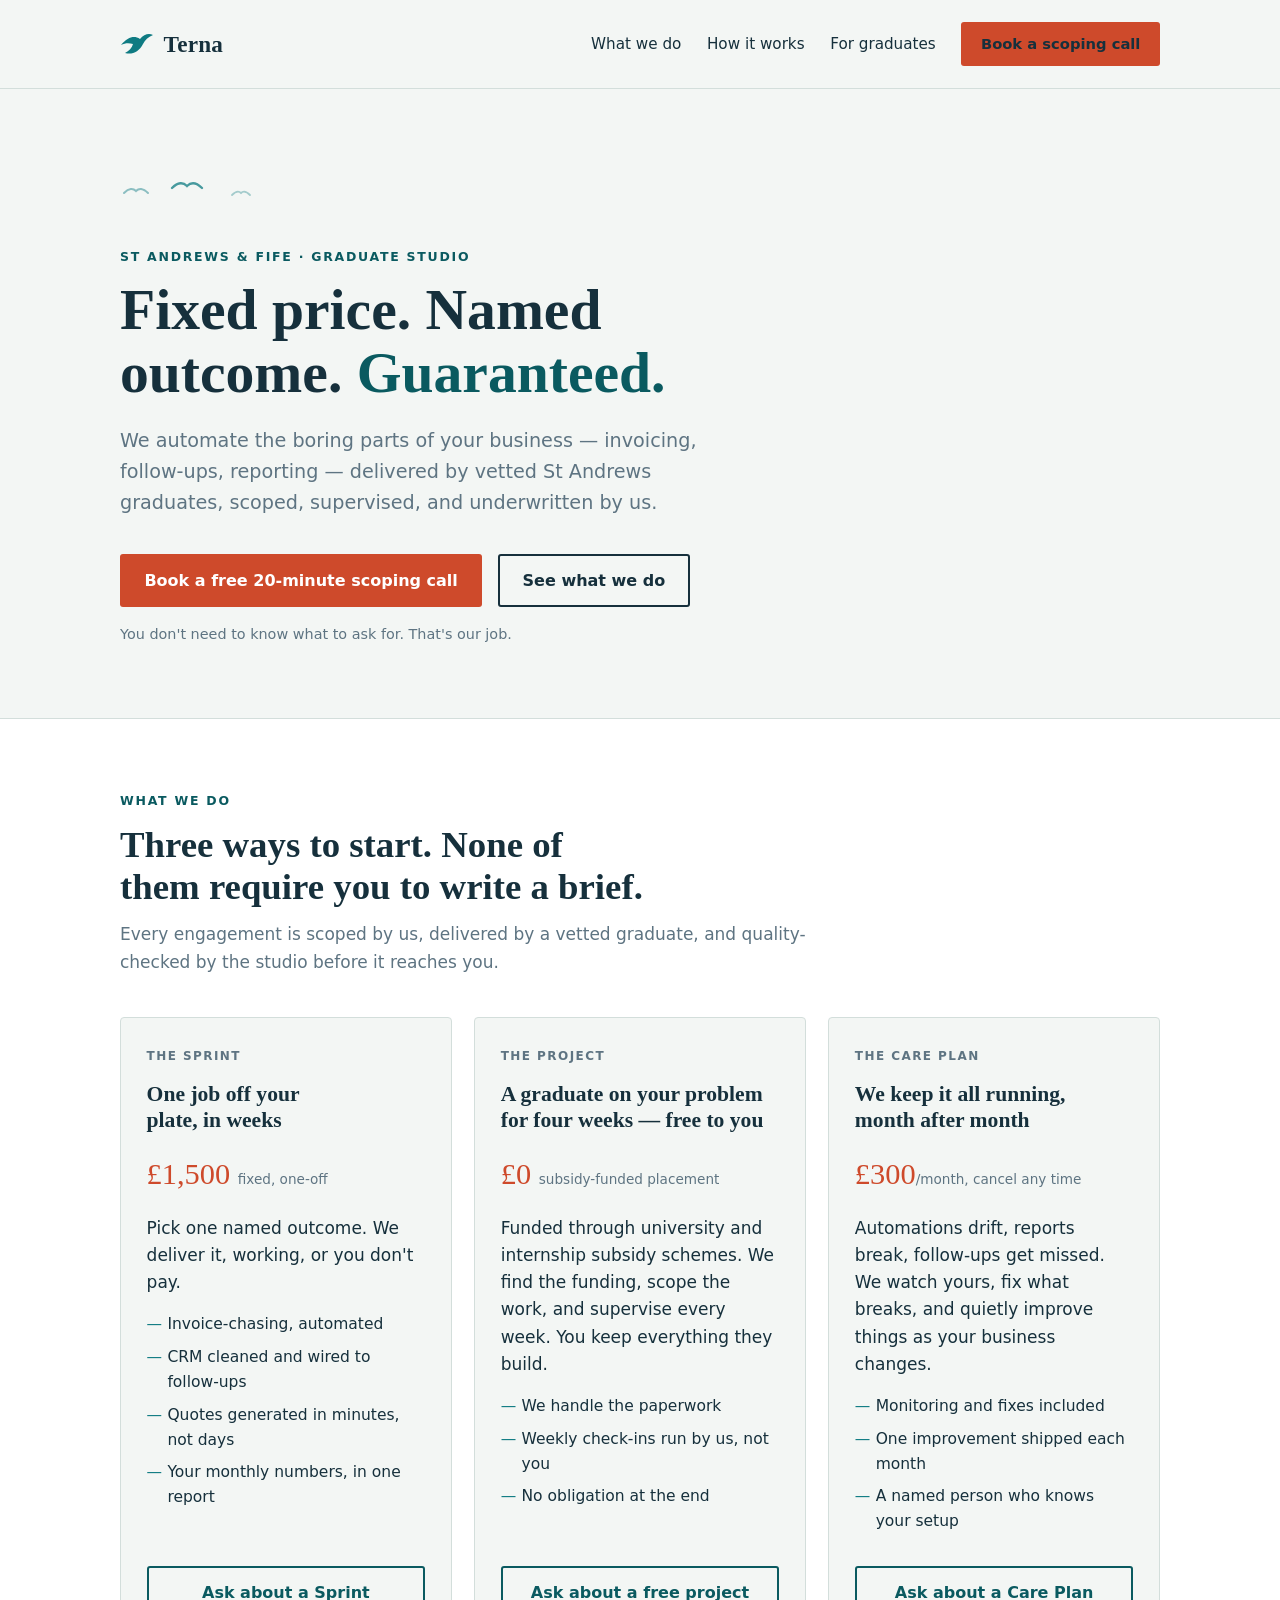
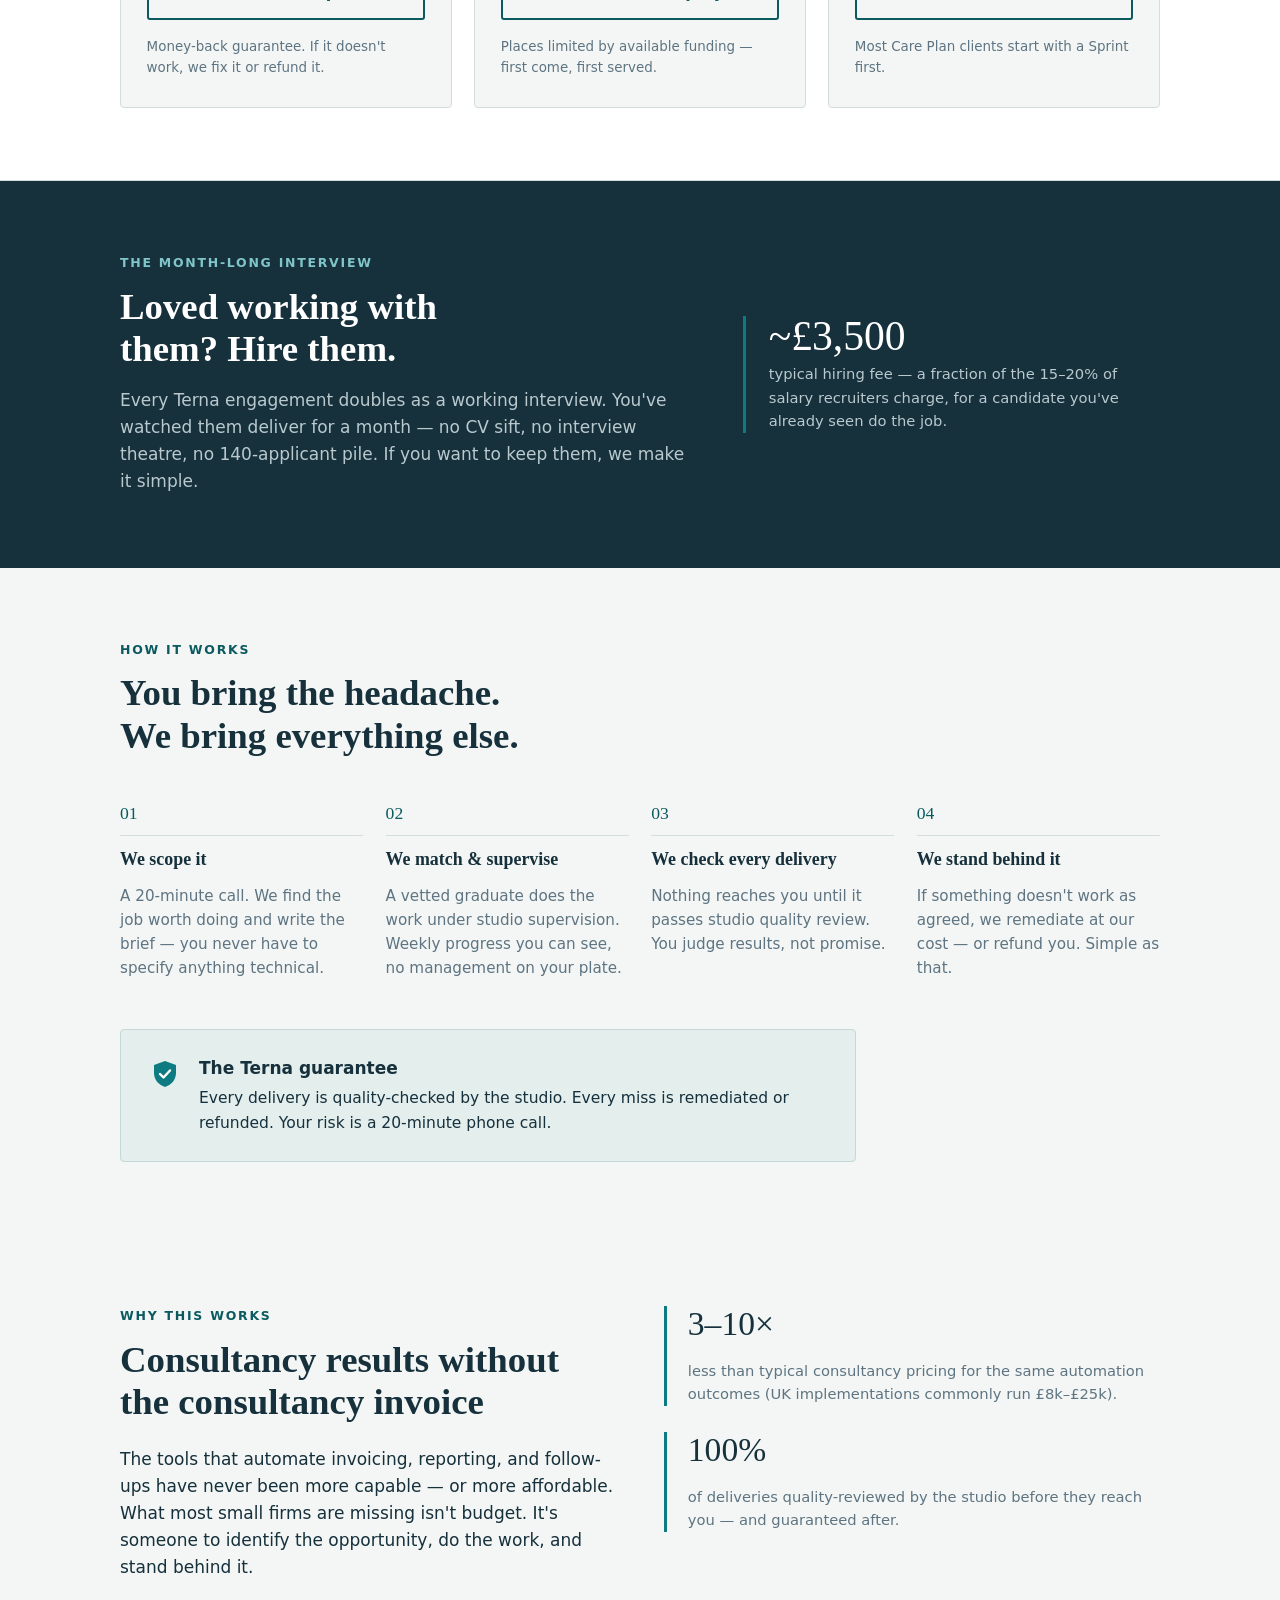
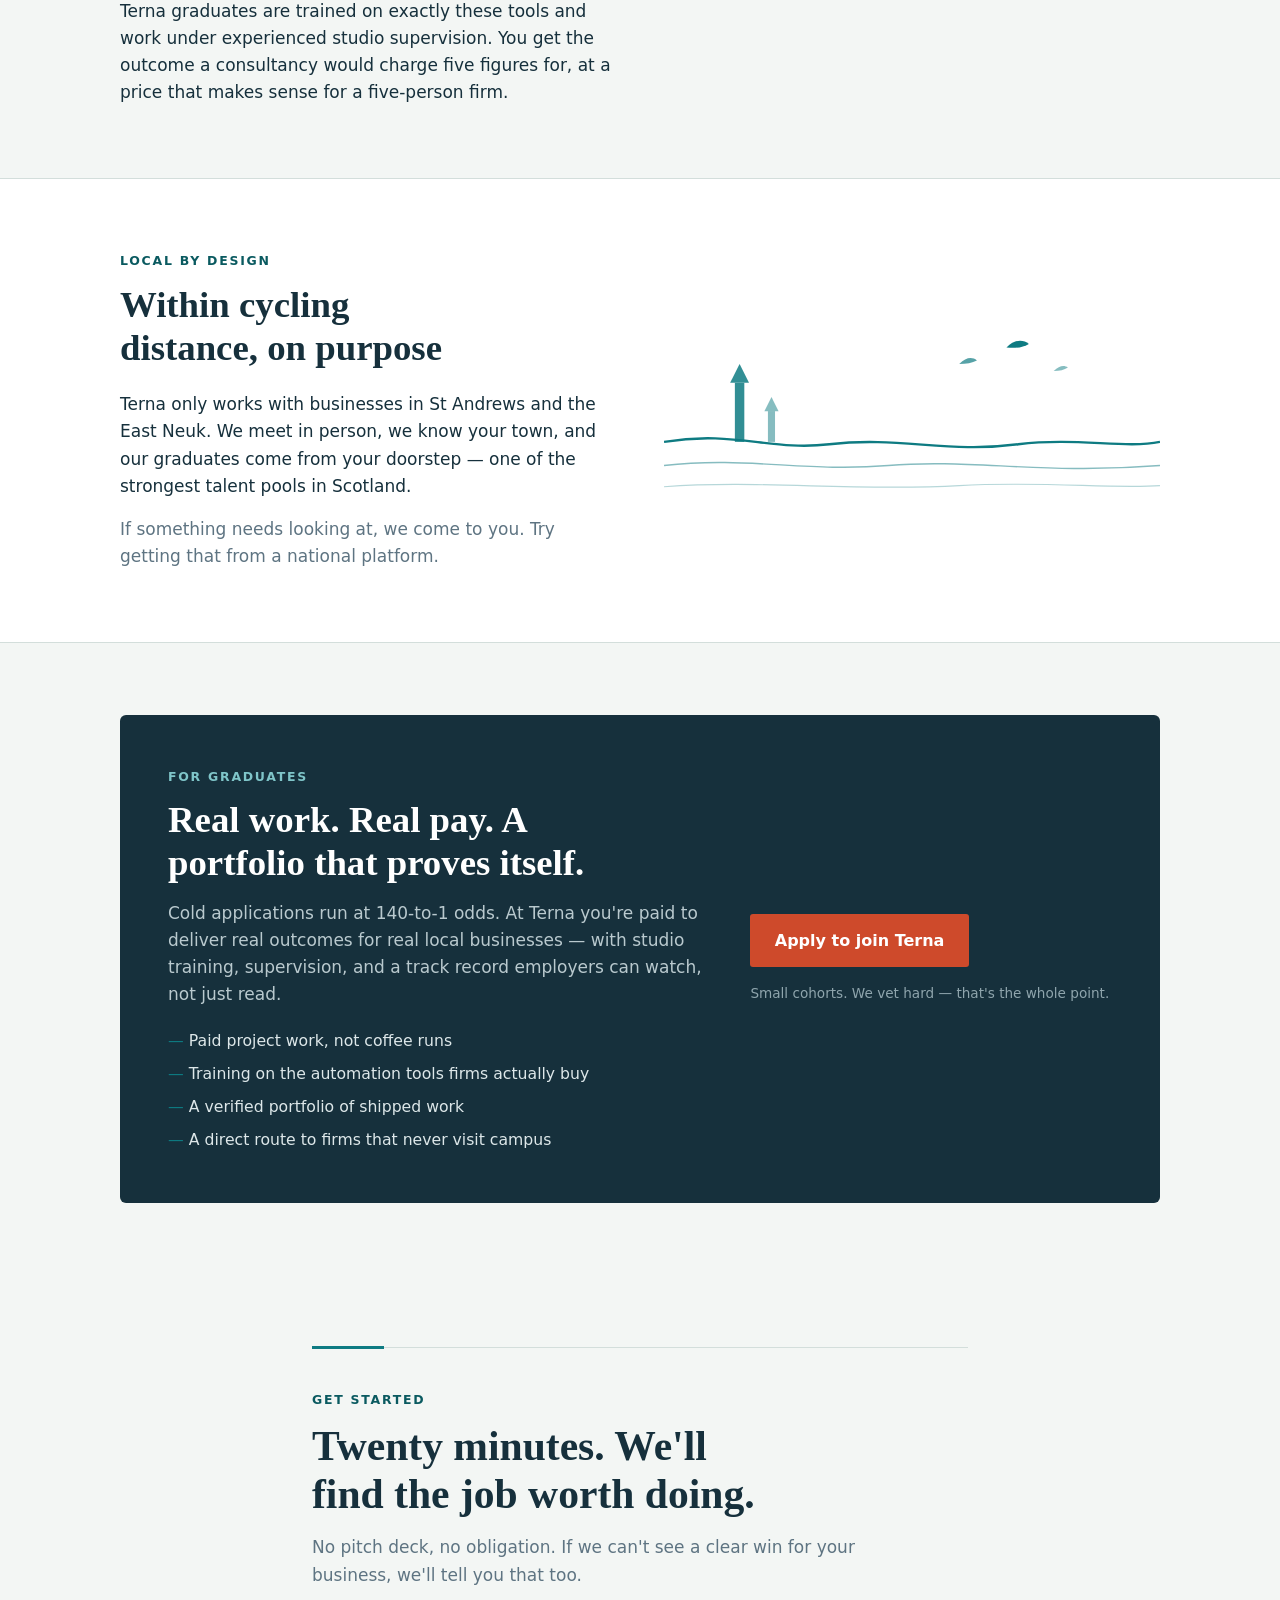
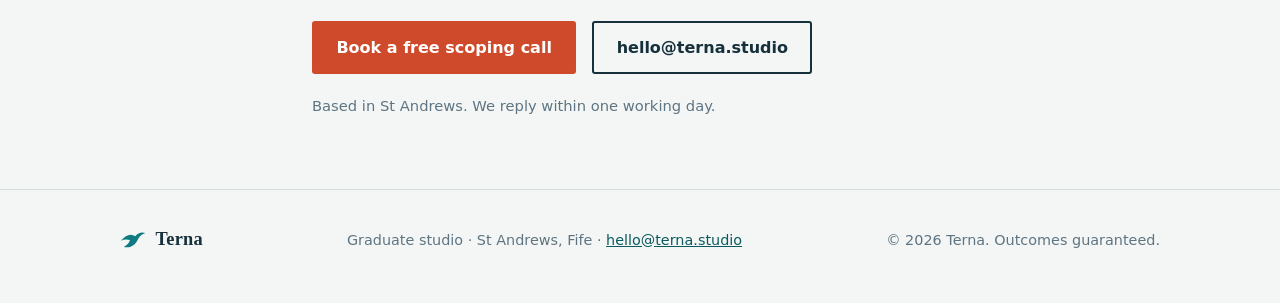
==== site/index.html @ 37633123 "Add Terna Phase-0 validation landing page Single self-contained HTML landing page for Terna, a gradu" ====
<!doctype html>
<html lang="en-GB">
<head>
<meta charset="utf-8">
<meta name="viewport" content="width=device-width, initial-scale=1">
<title>Terna — Fixed-price automation for St Andrews businesses</title>
<meta name="description" content="Terna is a St Andrews graduate studio. Fixed price, named outcome, guaranteed — we automate the boring parts of your business, delivered by vetted graduates under studio supervision.">
<style>
  :root {
    --paper: #F3F6F4;
    --card: #FFFFFF;
    --ink: #16303C;
    --slate: #5E7482;
    --teal: #0E7B82;
    --teal-deep: #0A5A60;
    --teal-wash: #E3EEED;
    --beak: #CE4A2B;
    --beak-deep: #A83A20;
    --line: #D3DEDB;
    --display: "Iowan Old Style", "Palatino Linotype", Palatino, "Book Antiqua", Georgia, serif;
    --body: Seravek, "Gill Sans Nova", "Gill Sans", "Gill Sans MT", Ubuntu, Calibri, "Trebuchet MS", system-ui, sans-serif;
  }
  * { margin: 0; padding: 0; box-sizing: border-box; }
  html { scroll-behavior: smooth; }
  @media (prefers-reduced-motion: reduce) {
    html { scroll-behavior: auto; }
    * { transition: none !important; animation: none !important; }
  }
  body {
    background: var(--paper);
    color: var(--ink);
    font-family: var(--body);
    font-size: 1.0625rem;
    line-height: 1.6;
  }
  a { color: var(--teal-deep); }
  a:focus-visible, button:focus-visible { outline: 3px solid var(--teal); outline-offset: 2px; }
  .wrap { max-width: 68rem; margin: 0 auto; padding: 0 1.5rem; }
  .eyebrow {
    font-size: 0.78rem;
    letter-spacing: 0.14em;
    text-transform: uppercase;
    color: var(--teal-deep);
    font-weight: 600;
  }
  h1, h2, h3 { font-family: var(--display); font-weight: 600; text-wrap: balance; }
  h2 { font-size: clamp(1.7rem, 3.4vw, 2.3rem); line-height: 1.15; }
  p.lede { font-size: 1.15rem; max-width: 42rem; }
  .muted { color: var(--slate); }
  section { padding: 4.5rem 0; }

  /* horizon rule motif */
  .horizon { border: 0; height: 1px; background: var(--line); position: relative; overflow: visible; }
  .horizon::after {
    content: ""; position: absolute; left: 0; top: -1px;
    width: 4.5rem; height: 3px; background: var(--teal);
  }

  /* ---------- header ---------- */
  header.site {
    padding: 1.4rem 0;
    border-bottom: 1px solid var(--line);
    background: var(--paper);
  }
  header.site .wrap { display: flex; align-items: center; justify-content: space-between; gap: 1rem; }
  .brand { display: flex; align-items: center; gap: 0.6rem; text-decoration: none; color: var(--ink); }
  .brand strong { font-family: var(--display); font-size: 1.45rem; letter-spacing: 0.01em; }
  nav.top { display: flex; gap: 1.6rem; align-items: center; flex-wrap: wrap; }
  nav.top a { text-decoration: none; color: var(--ink); font-size: 0.95rem; }
  nav.top a:hover { color: var(--teal-deep); }
  .btn {
    display: inline-block;
    font-family: var(--body);
    font-weight: 600;
    font-size: 1rem;
    text-decoration: none;
    border-radius: 3px;
    padding: 0.75rem 1.4rem;
    border: 2px solid transparent;
    cursor: pointer;
    transition: background 120ms ease, color 120ms ease;
  }
  .btn-primary { background: var(--beak); color: #fff; }
  .btn-primary:hover { background: var(--beak-deep); }
  .btn-ghost { border-color: var(--ink); color: var(--ink); background: transparent; }
  .btn-ghost:hover { background: var(--ink); color: var(--paper); }
  .btn-teal { border-color: var(--teal-deep); color: var(--teal-deep); background: transparent; }
  .btn-teal:hover { background: var(--teal-deep); color: #fff; }
  nav.top .btn { padding: 0.5rem 1.1rem; font-size: 0.92rem; }

  /* ---------- hero ---------- */
  .hero { padding: 5.5rem 0 4.5rem; }
  .hero h1 {
    font-size: clamp(2.3rem, 5.5vw, 3.6rem);
    line-height: 1.08;
    max-width: 46rem;
  }
  .hero h1 em { font-style: normal; color: var(--teal-deep); }
  .hero .sub { margin: 1.4rem 0 2.2rem; font-size: 1.2rem; max-width: 38rem; color: var(--slate); }
  .hero .cta-row { display: flex; gap: 1rem; flex-wrap: wrap; align-items: center; }
  .hero .note { font-size: 0.9rem; color: var(--slate); margin-top: 1rem; }
  .hero-flock { margin-bottom: 2.2rem; color: var(--teal); }

  /* ---------- offers ---------- */
  #offers { background: #fff; border-top: 1px solid var(--line); border-bottom: 1px solid var(--line); }
  .section-head { margin-bottom: 2.6rem; display: grid; gap: 0.8rem; max-width: 44rem; }
  .cards { display: grid; grid-template-columns: repeat(3, 1fr); gap: 1.4rem; }
  .card {
    background: var(--paper);
    border: 1px solid var(--line);
    border-radius: 4px;
    padding: 1.8rem 1.6rem;
    display: flex;
    flex-direction: column;
    gap: 1rem;
  }
  .card .tag { font-size: 0.75rem; letter-spacing: 0.12em; text-transform: uppercase; color: var(--slate); font-weight: 600; }
  .card h3 { font-size: 1.35rem; line-height: 1.2; }
  .card .price { font-family: var(--display); font-size: 1.9rem; color: var(--beak); font-variant-numeric: tabular-nums; }
  .card .price small { font-family: var(--body); font-size: 0.85rem; color: var(--slate); font-weight: 400; }
  .card ul { list-style: none; display: grid; gap: 0.5rem; }
  .card ul li { padding-left: 1.3rem; position: relative; font-size: 0.97rem; }
  .card ul li::before { content: "—"; position: absolute; left: 0; color: var(--teal); }
  .card .spacer { flex: 1; }
  .card .btn { text-align: center; }
  .card .fine { font-size: 0.84rem; color: var(--slate); }

  /* ---------- hire strip ---------- */
  .hire { background: var(--ink); color: var(--paper); }
  .hire .wrap { display: grid; grid-template-columns: 1.4fr 1fr; gap: 2.5rem; align-items: center; }
  .hire h2 { color: #fff; }
  .hire p { color: #B9C9CE; max-width: 36rem; }
  .hire .figure {
    border-left: 3px solid var(--teal);
    padding-left: 1.4rem;
    display: grid;
    gap: 0.3rem;
  }
  .hire .figure .big { font-family: var(--display); font-size: 2.6rem; color: #fff; line-height: 1; font-variant-numeric: tabular-nums; }
  .hire .figure .cap { font-size: 0.92rem; color: #B9C9CE; }

  /* ---------- how it works ---------- */
  .steps { display: grid; grid-template-columns: repeat(4, 1fr); gap: 1.4rem; counter-reset: step; }
  .step { display: grid; gap: 0.6rem; align-content: start; }
  .step::before {
    counter-increment: step;
    content: counter(step, decimal-leading-zero);
    font-family: var(--display);
    font-size: 1.1rem;
    color: var(--teal-deep);
    border-bottom: 1px solid var(--line);
    padding-bottom: 0.5rem;
  }
  .step h3 { font-size: 1.12rem; }
  .step p { font-size: 0.95rem; color: var(--slate); }
  .guarantee {
    margin-top: 3rem;
    background: var(--teal-wash);
    border: 1px solid #C4D8D6;
    border-radius: 4px;
    padding: 1.6rem 1.8rem;
    display: flex;
    gap: 1.2rem;
    align-items: flex-start;
    max-width: 46rem;
  }
  .guarantee svg { flex-shrink: 0; margin-top: 0.2rem; }
  .guarantee strong { display: block; margin-bottom: 0.2rem; }
  .guarantee p { font-size: 0.97rem; }

  /* ---------- why ---------- */
  #why .wrap { display: grid; grid-template-columns: 1fr 1fr; gap: 3rem; align-items: start; }
  #why p + p { margin-top: 1rem; }
  .proof { display: grid; gap: 1.6rem; }
  .proof .row { border-left: 3px solid var(--teal); padding-left: 1.3rem; }
  .proof .big { font-family: var(--display); font-size: 2.1rem; line-height: 1.1; color: var(--ink); font-variant-numeric: tabular-nums; }
  .proof .cap { font-size: 0.92rem; color: var(--slate); }

  /* ---------- local ---------- */
  #local { background: #fff; border-top: 1px solid var(--line); border-bottom: 1px solid var(--line); }
  #local .wrap { display: grid; grid-template-columns: 1fr 1fr; gap: 3rem; align-items: center; }
  #local p { max-width: 34rem; }
  .coast { color: var(--teal); width: 100%; height: auto; }

  /* ---------- grads ---------- */
  #grads .inner {
    background: var(--ink);
    border-radius: 6px;
    color: var(--paper);
    padding: 3.2rem 3rem;
    display: grid;
    grid-template-columns: 1.5fr 1fr;
    gap: 2.5rem;
    align-items: center;
  }
  #grads h2 { color: #fff; }
  #grads .eyebrow { color: #7FC5C9; }
  #grads p { color: #B9C9CE; }
  #grads ul { list-style: none; display: grid; gap: 0.5rem; margin-top: 1.2rem; }
  #grads ul li { padding-left: 1.3rem; position: relative; color: #DDE7E9; font-size: 0.98rem; }
  #grads ul li::before { content: "—"; position: absolute; left: 0; color: var(--teal); }
  #grads .apply { display: grid; gap: 1rem; justify-items: start; }
  #grads .apply .btn-primary { background: var(--beak); }
  #grads .fine { font-size: 0.85rem; color: #8FA5AD; }

  /* ---------- contact ---------- */
  #contact { text-align: left; }
  #contact .wrap { max-width: 44rem; }
  #contact h2 { font-size: clamp(1.9rem, 4vw, 2.6rem); }
  #contact .cta-row { display: flex; gap: 1rem; flex-wrap: wrap; margin-top: 2rem; }
  #contact .note { margin-top: 1.2rem; font-size: 0.92rem; color: var(--slate); }

  /* ---------- footer ---------- */
  footer.site {
    border-top: 1px solid var(--line);
    padding: 2.2rem 0 3rem;
    font-size: 0.9rem;
    color: var(--slate);
  }
  footer.site .wrap { display: flex; justify-content: space-between; gap: 1.5rem; flex-wrap: wrap; align-items: center; }
  footer.site .brand strong { font-size: 1.15rem; }

  /* ---------- responsive ---------- */
  @media (max-width: 60rem) {
    .cards { grid-template-columns: 1fr; }
    .steps { grid-template-columns: 1fr 1fr; }
    .hire .wrap, #why .wrap, #local .wrap { grid-template-columns: 1fr; }
    #grads .inner { grid-template-columns: 1fr; padding: 2.4rem 1.8rem; }
    nav.top .nav-link { display: none; }
  }
  @media (max-width: 38rem) {
    .steps { grid-template-columns: 1fr; }
    section { padding: 3.2rem 0; }
    .hero { padding: 3.5rem 0 3rem; }
  }
</style>
</head>
<body>

<header class="site">
  <div class="wrap">
    <a class="brand" href="#top" aria-label="Terna — home">
      <svg width="34" height="26" viewBox="0 0 34 26" fill="none" aria-hidden="true">
        <path d="M1 14 C8 6, 14 4, 20 8 C24 3, 29 2, 33 4 C28 6, 25 9, 23 13 C19 21, 12 24, 5 22 C9 20, 12 17, 13 13 C9 12, 5 12, 1 14 Z" fill="#0E7B82"/>
      </svg>
      <strong>Terna</strong>
    </a>
    <nav class="top" aria-label="Main">
      <a class="nav-link" href="#offers">What we do</a>
      <a class="nav-link" href="#how">How it works</a>
      <a class="nav-link" href="#grads">For graduates</a>
      <a class="btn btn-primary" href="#contact">Book a scoping call</a>
    </nav>
  </div>
</header>

<main id="top">

  <!-- ================= HERO ================= -->
  <section class="hero">
    <div class="wrap">
      <div class="hero-flock" aria-hidden="true">
        <svg width="150" height="26" viewBox="0 0 150 26" fill="none">
          <path d="M4 16 C9 11, 13 11, 16 14 C19 11, 23 11, 28 16" stroke="currentColor" stroke-width="2" stroke-linecap="round" opacity="0.45"/>
          <path d="M52 11 C58 5, 63 5, 67 9 C71 5, 76 5, 82 11" stroke="currentColor" stroke-width="2.4" stroke-linecap="round" opacity="0.75"/>
          <path d="M112 18 C116 14, 119 14, 121 16 C123 14, 126 14, 130 18" stroke="currentColor" stroke-width="1.8" stroke-linecap="round" opacity="0.35"/>
        </svg>
      </div>
      <p class="eyebrow">St Andrews &amp; Fife · Graduate studio</p>
      <h1 style="margin-top:0.8rem;">Fixed price. Named outcome. <em>Guaranteed.</em></h1>
      <p class="sub">We automate the boring parts of your business — invoicing, follow-ups, reporting — delivered by vetted St Andrews graduates, scoped, supervised, and underwritten by us.</p>
      <div class="cta-row">
        <a class="btn btn-primary" href="#contact">Book a free 20-minute scoping call</a>
        <a class="btn btn-ghost" href="#offers">See what we do</a>
      </div>
      <p class="note">You don't need to know what to ask for. That's our job.</p>
    </div>
  </section>

  <!-- ================= OFFERS ================= -->
  <section id="offers">
    <div class="wrap">
      <div class="section-head">
        <p class="eyebrow">What we do</p>
        <h2>Three ways to start. None of them require you to write a brief.</h2>
        <p class="muted">Every engagement is scoped by us, delivered by a vetted graduate, and quality-checked by the studio before it reaches you.</p>
      </div>
      <div class="cards">

        <article class="card">
          <p class="tag">The Sprint</p>
          <h3>One job off your plate, in weeks</h3>
          <p class="price">£1,500 <small>fixed, one-off</small></p>
          <p>Pick one named outcome. We deliver it, working, or you don't pay.</p>
          <ul>
            <li>Invoice-chasing, automated</li>
            <li>CRM cleaned and wired to follow-ups</li>
            <li>Quotes generated in minutes, not days</li>
            <li>Your monthly numbers, in one report</li>
          </ul>
          <div class="spacer"></div>
          <a class="btn btn-teal" href="mailto:hello@terna.studio?subject=Sprint%20enquiry%20(Offer%20A)">Ask about a Sprint</a>
          <p class="fine">Money-back guarantee. If it doesn't work, we fix it or refund it.</p>
        </article>

        <article class="card">
          <p class="tag">The Project</p>
          <h3>A graduate on your problem for four weeks — free to you</h3>
          <p class="price">£0 <small>subsidy-funded placement</small></p>
          <p>Funded through university and internship subsidy schemes. We find the funding, scope the work, and supervise every week. You keep everything they build.</p>
          <ul>
            <li>We handle the paperwork</li>
            <li>Weekly check-ins run by us, not you</li>
            <li>No obligation at the end</li>
          </ul>
          <div class="spacer"></div>
          <a class="btn btn-teal" href="mailto:hello@terna.studio?subject=Free%20graduate%20project%20(Offer%20B)">Ask about a free project</a>
          <p class="fine">Places limited by available funding — first come, first served.</p>
        </article>

        <article class="card">
          <p class="tag">The Care Plan</p>
          <h3>We keep it all running, month after month</h3>
          <p class="price">£300<small>/month, cancel any time</small></p>
          <p>Automations drift, reports break, follow-ups get missed. We watch yours, fix what breaks, and quietly improve things as your business changes.</p>
          <ul>
            <li>Monitoring and fixes included</li>
            <li>One improvement shipped each month</li>
            <li>A named person who knows your setup</li>
          </ul>
          <div class="spacer"></div>
          <a class="btn btn-teal" href="mailto:hello@terna.studio?subject=Care%20Plan%20enquiry%20(Offer%20C)">Ask about a Care Plan</a>
          <p class="fine">Most Care Plan clients start with a Sprint first.</p>
        </article>

      </div>
    </div>
  </section>

  <!-- ================= HIRE STRIP ================= -->
  <section class="hire">
    <div class="wrap">
      <div>
        <p class="eyebrow" style="color:#7FC5C9;">The month-long interview</p>
        <h2 style="margin-top:0.8rem;">Loved working with them? Hire them.</h2>
        <p style="margin-top:1rem;">Every Terna engagement doubles as a working interview. You've watched them deliver for a month — no CV sift, no interview theatre, no 140-applicant pile. If you want to keep them, we make it simple.</p>
      </div>
      <div class="figure">
        <span class="big">~£3,500</span>
        <span class="cap">typical hiring fee — a fraction of the 15–20% of salary recruiters charge, for a candidate you've already seen do the job.</span>
      </div>
    </div>
  </section>

  <!-- ================= HOW IT WORKS ================= -->
  <section id="how">
    <div class="wrap">
      <div class="section-head">
        <p class="eyebrow">How it works</p>
        <h2>You bring the headache. We bring everything else.</h2>
      </div>
      <div class="steps">
        <div class="step">
          <h3>We scope it</h3>
          <p>A 20-minute call. We find the job worth doing and write the brief — you never have to specify anything technical.</p>
        </div>
        <div class="step">
          <h3>We match &amp; supervise</h3>
          <p>A vetted graduate does the work under studio supervision. Weekly progress you can see, no management on your plate.</p>
        </div>
        <div class="step">
          <h3>We check every delivery</h3>
          <p>Nothing reaches you until it passes studio quality review. You judge results, not promise.</p>
        </div>
        <div class="step">
          <h3>We stand behind it</h3>
          <p>If something doesn't work as agreed, we remediate at our cost — or refund you. Simple as that.</p>
        </div>
      </div>
      <div class="guarantee">
        <svg width="30" height="30" viewBox="0 0 30 30" fill="none" aria-hidden="true">
          <path d="M15 2 L26 6 V14 C26 21 21 26 15 28 C9 26 4 21 4 14 V6 Z" fill="#0E7B82"/>
          <path d="M10 15 L13.5 18.5 L20 11.5" stroke="#fff" stroke-width="2.4" stroke-linecap="round" stroke-linejoin="round" fill="none"/>
        </svg>
        <div>
          <strong>The Terna guarantee</strong>
          <p>Every delivery is quality-checked by the studio. Every miss is remediated or refunded. Your risk is a 20-minute phone call.</p>
        </div>
      </div>
    </div>
  </section>

  <!-- ================= WHY ================= -->
  <section id="why">
    <div class="wrap">
      <div>
        <p class="eyebrow">Why this works</p>
        <h2 style="margin:0.8rem 0 1.4rem;">Consultancy results without the consultancy invoice</h2>
        <p>The tools that automate invoicing, reporting, and follow-ups have never been more capable — or more affordable. What most small firms are missing isn't budget. It's someone to identify the opportunity, do the work, and stand behind it.</p>
        <p>Terna graduates are trained on exactly these tools and work under experienced studio supervision. You get the outcome a consultancy would charge five figures for, at a price that makes sense for a five-person firm.</p>
      </div>
      <div class="proof">
        <div class="row">
          <p class="big">3–10×</p>
          <p class="cap">less than typical consultancy pricing for the same automation outcomes (UK implementations commonly run £8k–£25k).</p>
        </div>
        <div class="row">
          <p class="big">100%</p>
          <p class="cap">of deliveries quality-reviewed by the studio before they reach you — and guaranteed after.</p>
        </div>
      </div>
    </div>
  </section>

  <!-- ================= LOCAL ================= -->
  <section id="local">
    <div class="wrap">
      <div>
        <p class="eyebrow">Local by design</p>
        <h2 style="margin:0.8rem 0 1.4rem;">Within cycling distance, on purpose</h2>
        <p>Terna only works with businesses in St Andrews and the East Neuk. We meet in person, we know your town, and our graduates come from your doorstep — one of the strongest talent pools in Scotland.</p>
        <p class="muted" style="margin-top:1rem;">If something needs looking at, we come to you. Try getting that from a national platform.</p>
      </div>
      <div>
        <svg class="coast" viewBox="0 0 420 160" fill="none" aria-hidden="true">
          <path d="M0 110 C60 100, 90 118, 140 112 C200 105, 240 120, 300 112 C350 106, 390 116, 420 110" stroke="currentColor" stroke-width="2" fill="none"/>
          <path d="M0 130 C70 122, 120 136, 190 130 C260 124, 320 138, 420 130" stroke="currentColor" stroke-width="1.2" opacity="0.5" fill="none"/>
          <path d="M0 148 C80 142, 160 152, 250 147 C320 143, 380 150, 420 147" stroke="currentColor" stroke-width="1" opacity="0.3" fill="none"/>
          <path d="M250 44 C256 38, 261 38, 265 41 C261 43, 256 44, 250 44 Z" fill="currentColor" opacity="0.7"/>
          <path d="M290 30 C297 23, 304 23, 309 27 C304 30, 297 31, 290 30 Z" fill="currentColor"/>
          <path d="M330 50 C335 45, 339 45, 342 47 C339 49, 335 50, 330 50 Z" fill="currentColor" opacity="0.5"/>
          <rect x="60" y="60" width="8" height="50" fill="currentColor" opacity="0.85"/>
          <path d="M56 60 H72 L64 44 Z" fill="currentColor" opacity="0.85"/>
          <rect x="88" y="84" width="6" height="26" fill="currentColor" opacity="0.5"/>
          <path d="M85 84 H97 L91 72 Z" fill="currentColor" opacity="0.5"/>
        </svg>
      </div>
    </div>
  </section>

  <!-- ================= GRADS ================= -->
  <section id="grads">
    <div class="wrap">
      <div class="inner">
        <div>
          <p class="eyebrow">For graduates</p>
          <h2 style="margin-top:0.8rem;">Real work. Real pay. A portfolio that proves itself.</h2>
          <p style="margin-top:1rem;">Cold applications run at 140-to-1 odds. At Terna you're paid to deliver real outcomes for real local businesses — with studio training, supervision, and a track record employers can watch, not just read.</p>
          <ul>
            <li>Paid project work, not coffee runs</li>
            <li>Training on the automation tools firms actually buy</li>
            <li>A verified portfolio of shipped work</li>
            <li>A direct route to firms that never visit campus</li>
          </ul>
        </div>
        <div class="apply">
          <a class="btn btn-primary" href="mailto:hello@terna.studio?subject=Graduate%20application">Apply to join Terna</a>
          <p class="fine">Small cohorts. We vet hard — that's the whole point.</p>
        </div>
      </div>
    </div>
  </section>

  <!-- ================= CONTACT ================= -->
  <section id="contact">
    <div class="wrap">
      <hr class="horizon">
      <p class="eyebrow" style="margin-top:2.6rem;">Get started</p>
      <h2 style="margin-top:0.8rem;">Twenty minutes. We'll find the job worth doing.</h2>
      <p class="muted" style="margin-top:1rem; max-width:38rem;">No pitch deck, no obligation. If we can't see a clear win for your business, we'll tell you that too.</p>
      <div class="cta-row">
        <a class="btn btn-primary" href="mailto:hello@terna.studio?subject=Scoping%20call%20request">Book a free scoping call</a>
        <a class="btn btn-ghost" href="mailto:hello@terna.studio">hello@terna.studio</a>
      </div>
      <p class="note">Based in St Andrews. We reply within one working day.</p>
    </div>
  </section>

</main>

<footer class="site">
  <div class="wrap">
    <a class="brand" href="#top" aria-label="Terna — back to top">
      <svg width="26" height="20" viewBox="0 0 34 26" fill="none" aria-hidden="true">
        <path d="M1 14 C8 6, 14 4, 20 8 C24 3, 29 2, 33 4 C28 6, 25 9, 23 13 C19 21, 12 24, 5 22 C9 20, 12 17, 13 13 C9 12, 5 12, 1 14 Z" fill="#0E7B82"/>
      </svg>
      <strong>Terna</strong>
    </a>
    <p>Graduate studio · St Andrews, Fife · <a href="mailto:hello@terna.studio">hello@terna.studio</a></p>
    <p>© 2026 Terna. Outcomes guaranteed.</p>
  </div>
</footer>

</body>
</html>
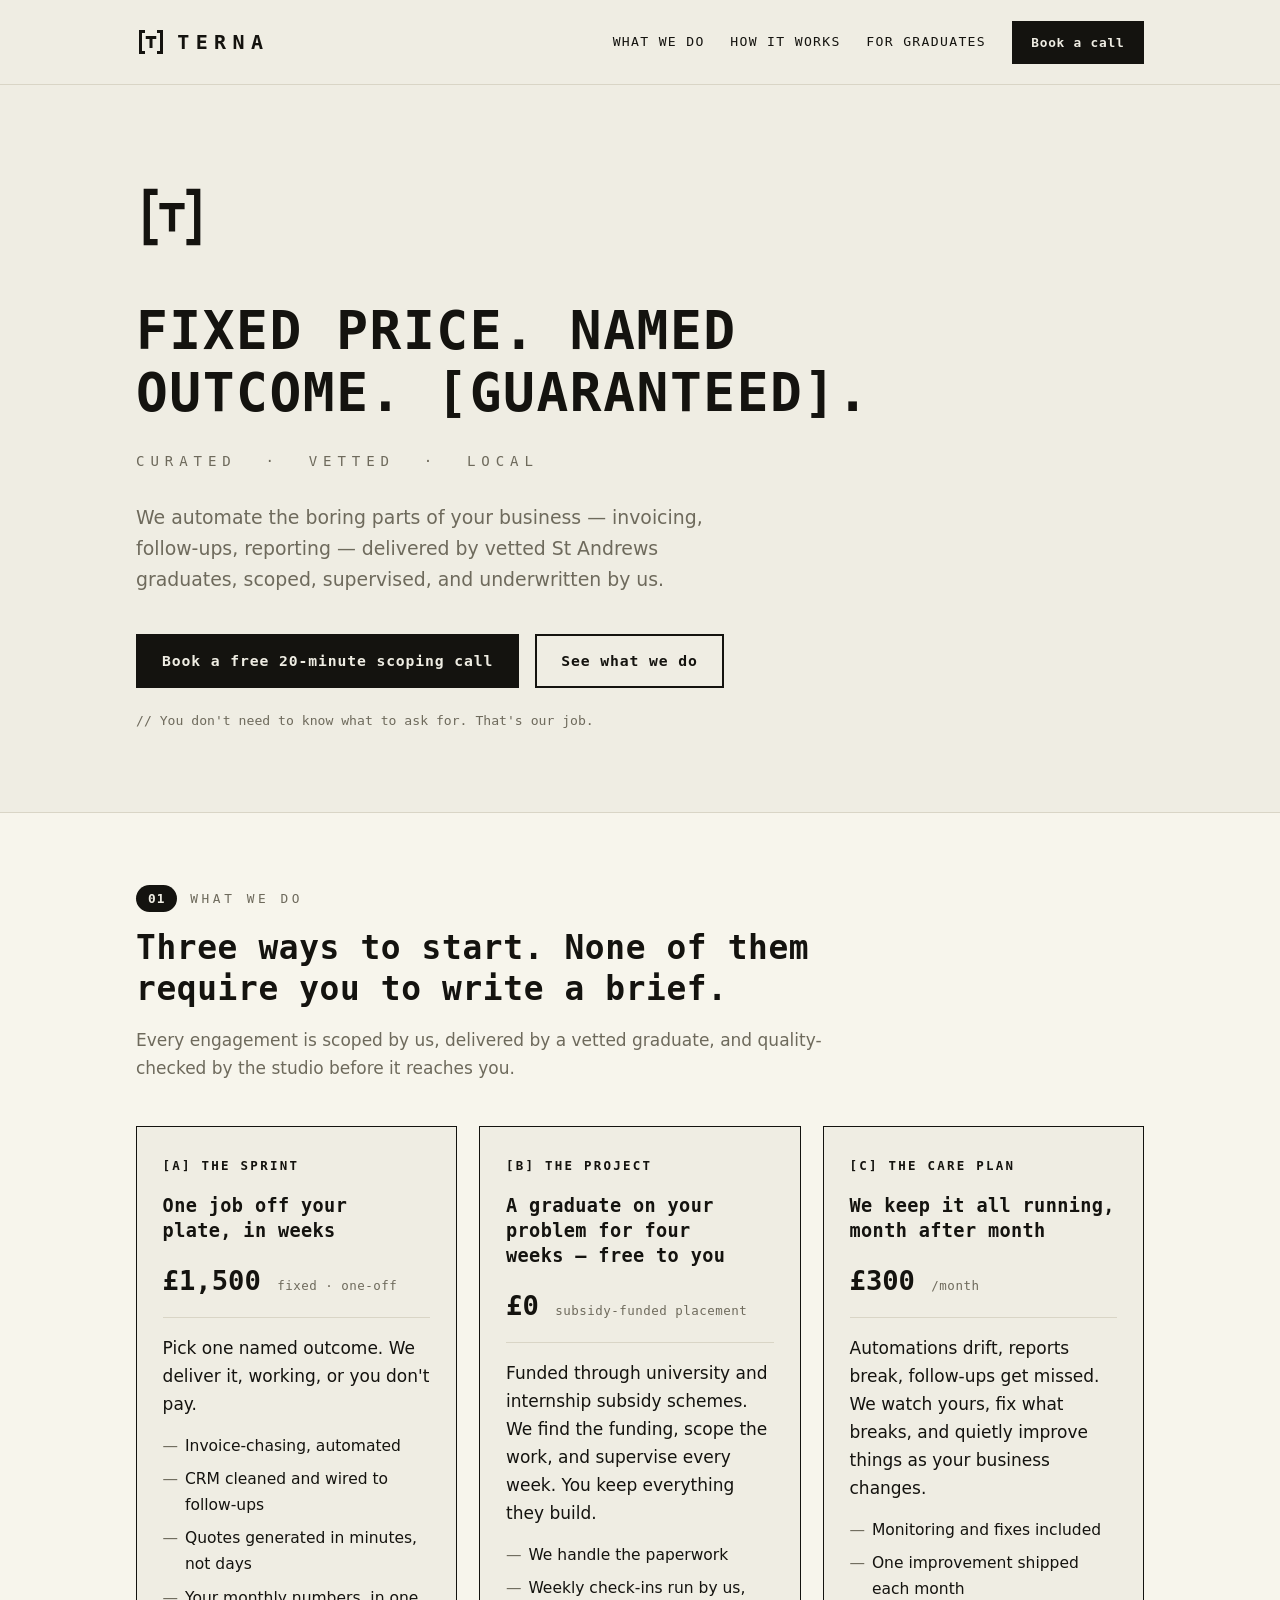
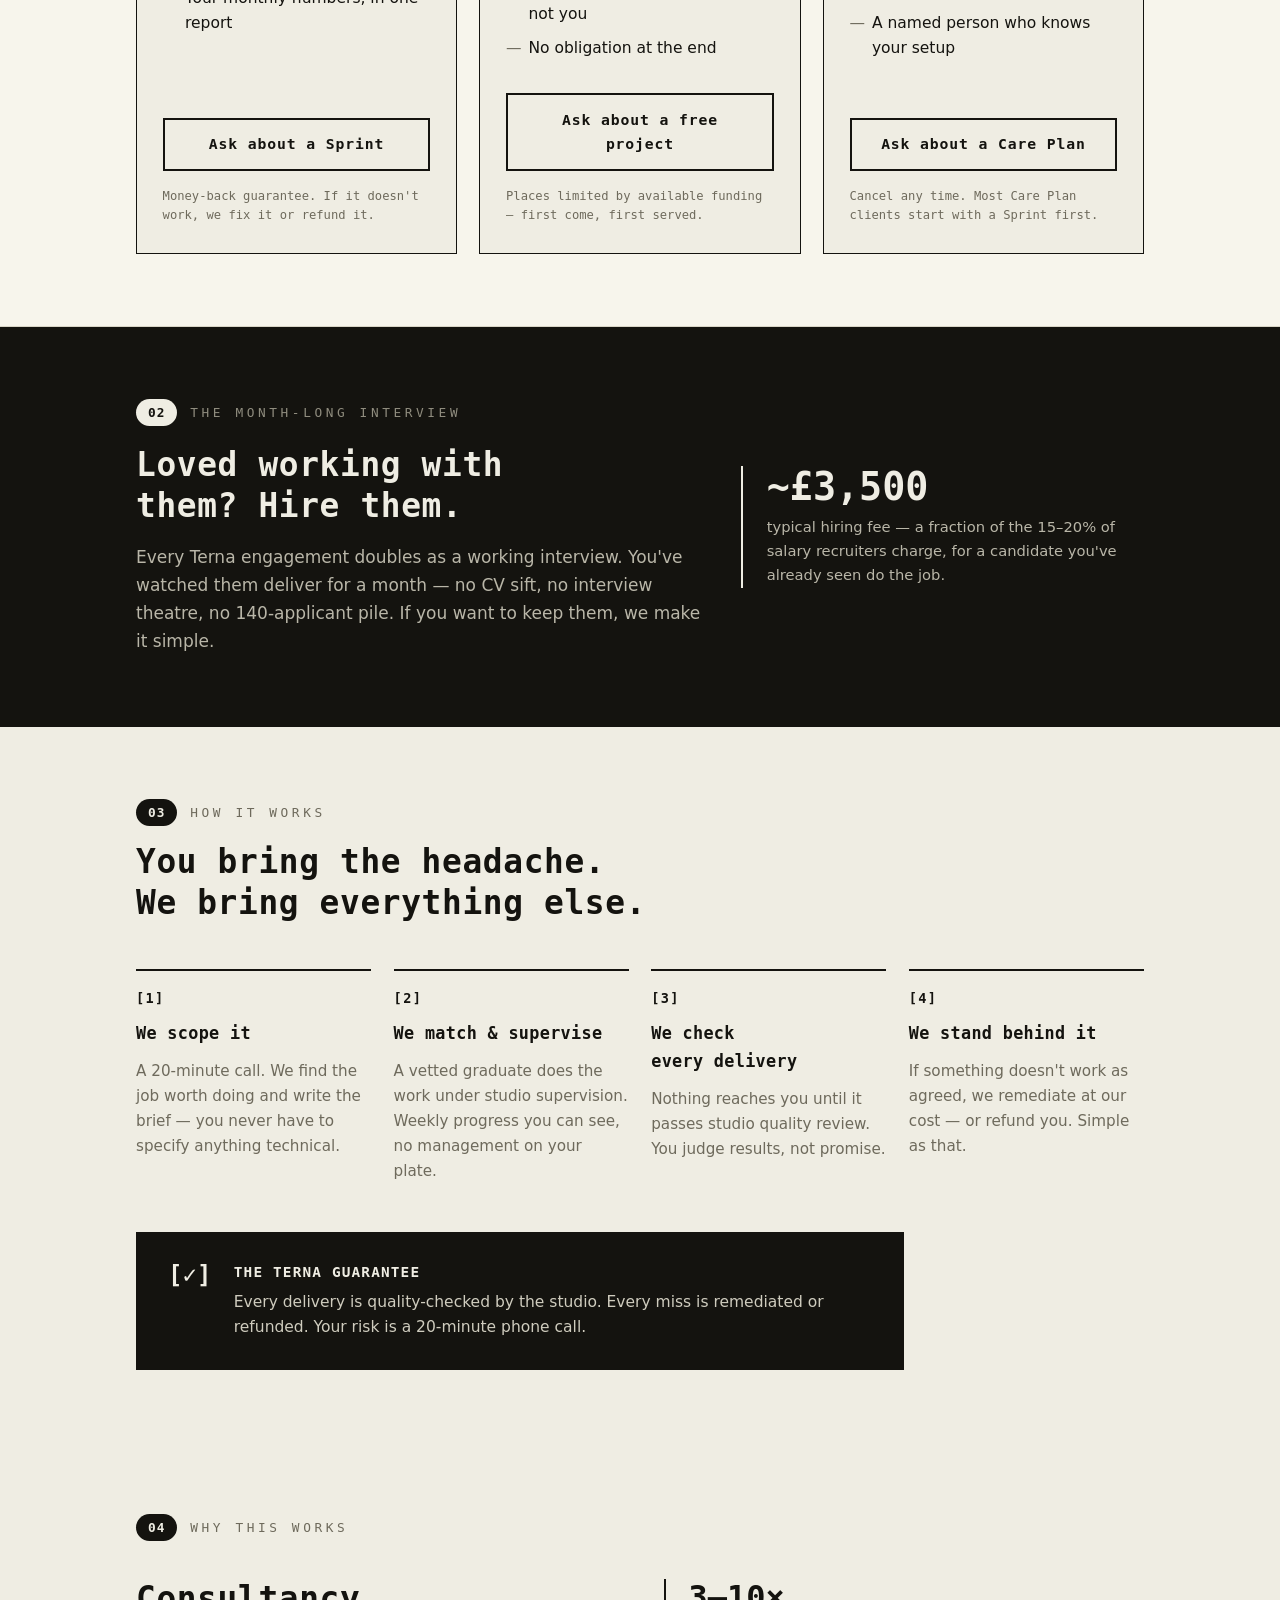
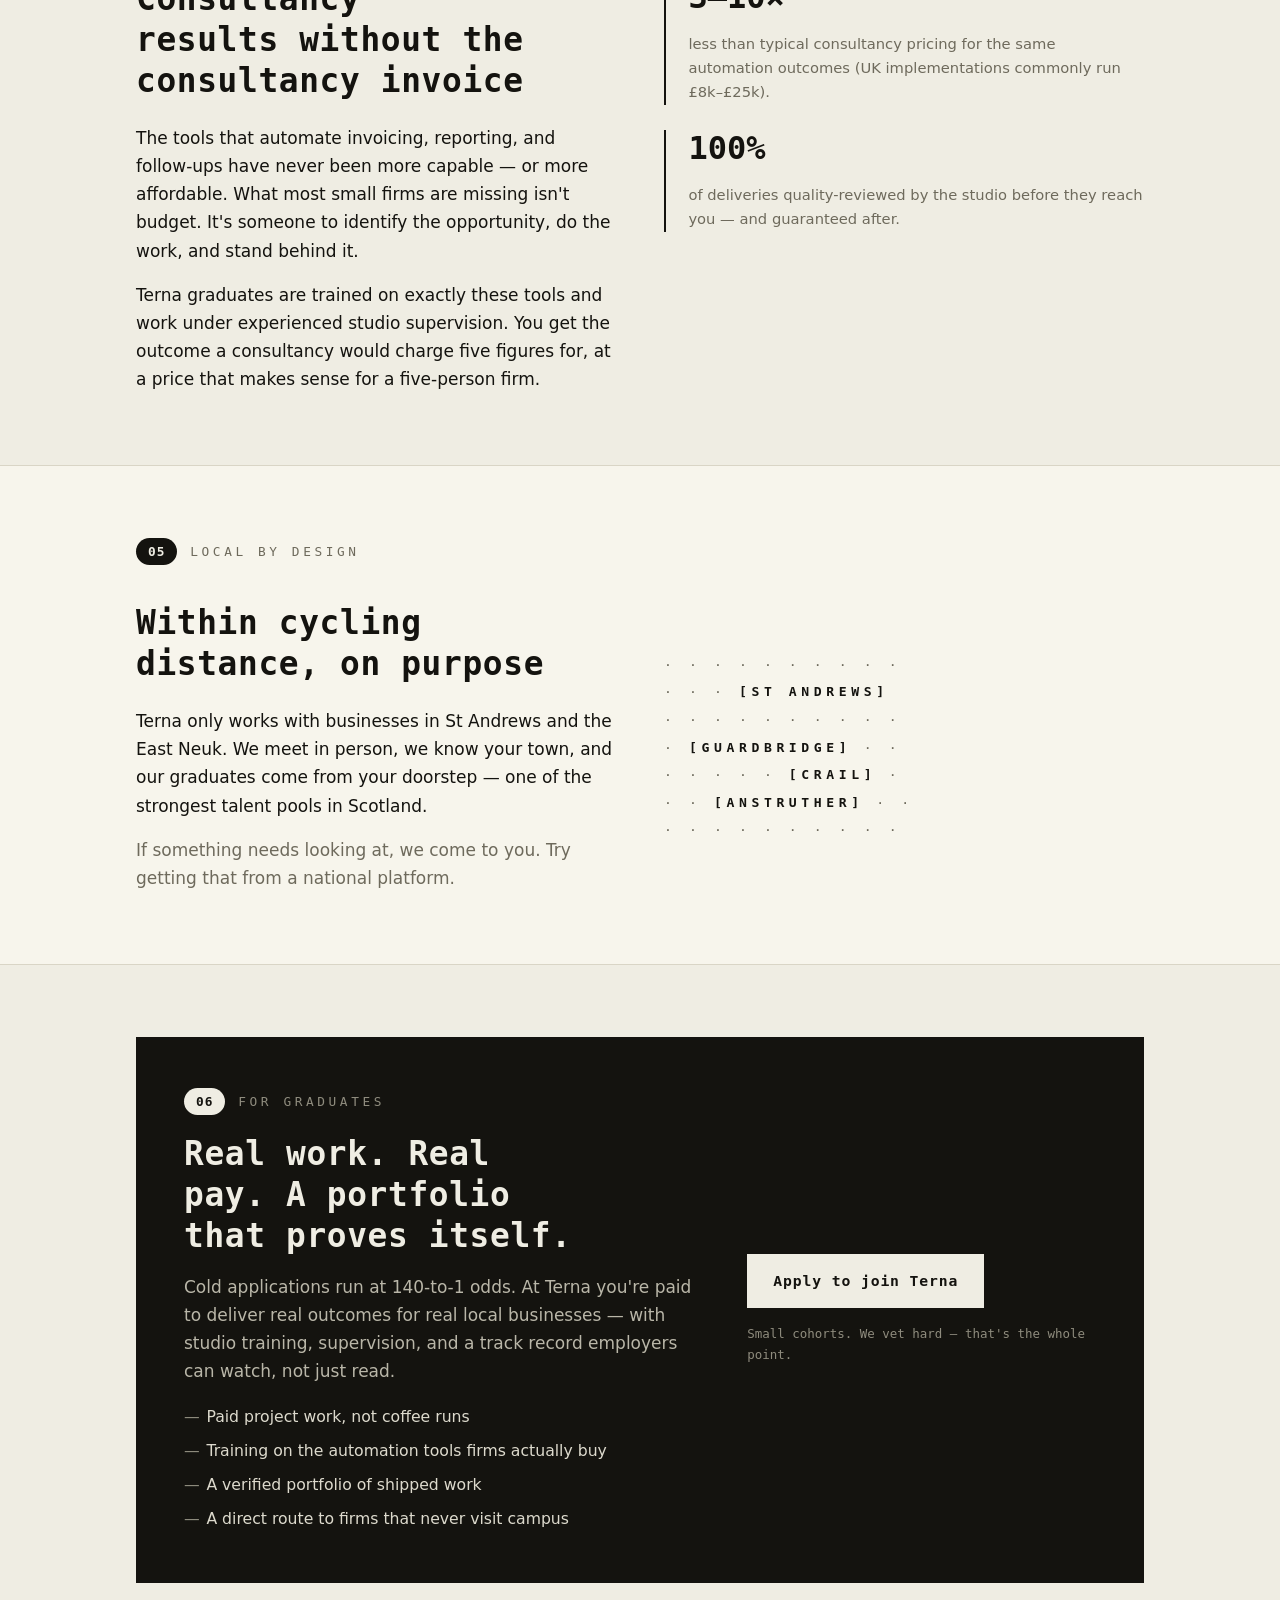
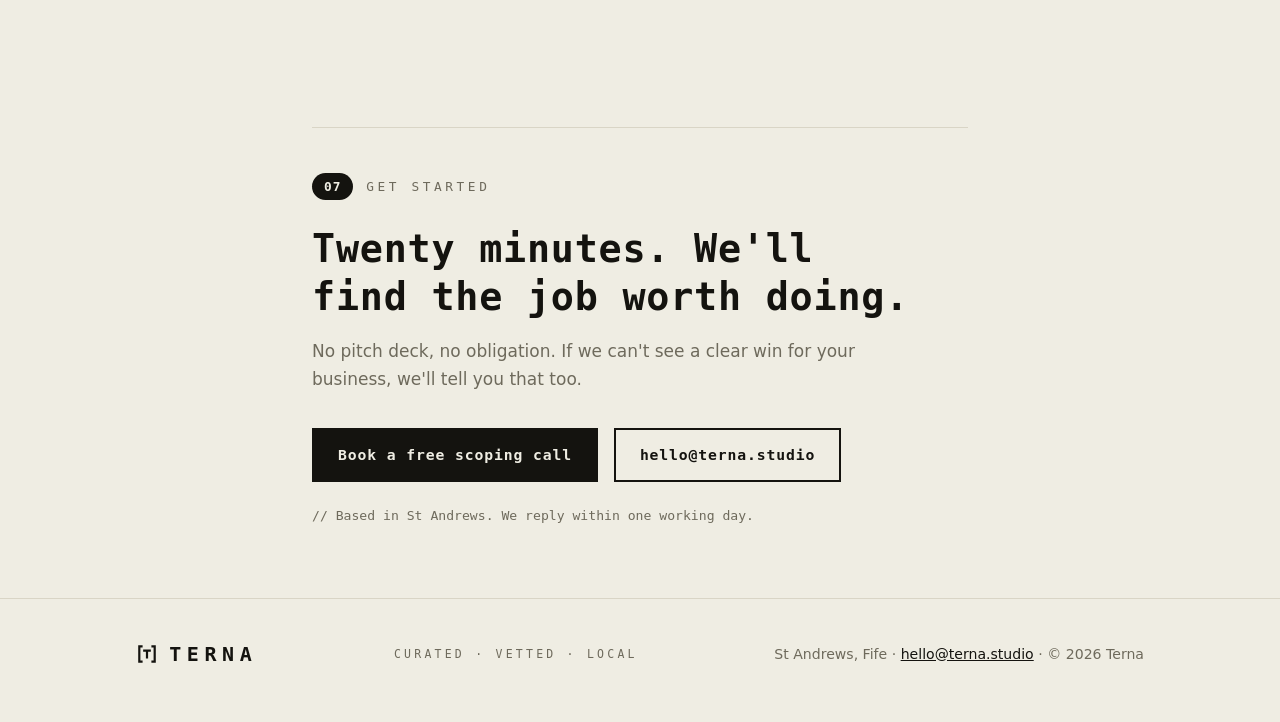
==== commit 8ddad855: "Rebrand landing page to bracketed editorial identity Apply the chosen Terna brand system: cream grou" ====
--- a/site/index.html
+++ b/site/index.html
@@ -3,22 +3,17 @@
 <head>
 <meta charset="utf-8">
 <meta name="viewport" content="width=device-width, initial-scale=1">
-<title>Terna — Fixed-price automation for St Andrews businesses</title>
+<title>TERNA — Curated. Vetted. Local. St Andrews graduate studio</title>
 <meta name="description" content="Terna is a St Andrews graduate studio. Fixed price, named outcome, guaranteed — we automate the boring parts of your business, delivered by vetted graduates under studio supervision.">
 <style>
   :root {
-    --paper: #F3F6F4;
-    --card: #FFFFFF;
-    --ink: #16303C;
-    --slate: #5E7482;
-    --teal: #0E7B82;
-    --teal-deep: #0A5A60;
-    --teal-wash: #E3EEED;
-    --beak: #CE4A2B;
-    --beak-deep: #A83A20;
-    --line: #D3DEDB;
-    --display: "Iowan Old Style", "Palatino Linotype", Palatino, "Book Antiqua", Georgia, serif;
-    --body: Seravek, "Gill Sans Nova", "Gill Sans", "Gill Sans MT", Ubuntu, Calibri, "Trebuchet MS", system-ui, sans-serif;
+    --paper: #EFEDE3;
+    --card: #F7F5EC;
+    --ink: #14130F;
+    --grey: #6E6A5C;
+    --line: #D9D5C6;
+    --mono: ui-monospace, "SF Mono", "Cascadia Code", "JetBrains Mono", Consolas, "DejaVu Sans Mono", Menlo, monospace;
+    --sans: system-ui, "Helvetica Neue", Helvetica, Arial, sans-serif;
   }
   * { margin: 0; padding: 0; box-sizing: border-box; }
   html { scroll-behavior: smooth; }
@@ -29,163 +24,199 @@
   body {
     background: var(--paper);
     color: var(--ink);
-    font-family: var(--body);
+    font-family: var(--sans);
     font-size: 1.0625rem;
-    line-height: 1.6;
-  }
-  a { color: var(--teal-deep); }
-  a:focus-visible, button:focus-visible { outline: 3px solid var(--teal); outline-offset: 2px; }
-  .wrap { max-width: 68rem; margin: 0 auto; padding: 0 1.5rem; }
-  .eyebrow {
-    font-size: 0.78rem;
-    letter-spacing: 0.14em;
+    line-height: 1.65;
+  }
+  a { color: var(--ink); }
+  a:focus-visible, button:focus-visible { outline: 3px solid var(--ink); outline-offset: 2px; }
+  .wrap { max-width: 66rem; margin: 0 auto; padding: 0 1.5rem; }
+  h1, h2, h3 { font-family: var(--mono); font-weight: 700; text-wrap: balance; letter-spacing: 0.02em; }
+  h2 { font-size: clamp(1.5rem, 3vw, 2.05rem); line-height: 1.25; }
+  .muted { color: var(--grey); }
+  section { padding: 4.5rem 0; }
+
+  /* mono label with pill — the "3a" device */
+  .marker { display: flex; align-items: center; gap: 0.8rem; }
+  .marker .pill {
+    font-family: var(--mono);
+    font-size: 0.8rem;
+    font-weight: 700;
+    background: var(--ink);
+    color: var(--paper);
+    border-radius: 999px;
+    padding: 0.18rem 0.75rem;
+    letter-spacing: 0.08em;
+  }
+  .marker .label {
+    font-family: var(--mono);
+    font-size: 0.8rem;
+    letter-spacing: 0.28em;
     text-transform: uppercase;
-    color: var(--teal-deep);
-    font-weight: 600;
-  }
-  h1, h2, h3 { font-family: var(--display); font-weight: 600; text-wrap: balance; }
-  h2 { font-size: clamp(1.7rem, 3.4vw, 2.3rem); line-height: 1.15; }
-  p.lede { font-size: 1.15rem; max-width: 42rem; }
-  .muted { color: var(--slate); }
-  section { padding: 4.5rem 0; }
-
-  /* horizon rule motif */
-  .horizon { border: 0; height: 1px; background: var(--line); position: relative; overflow: visible; }
-  .horizon::after {
-    content: ""; position: absolute; left: 0; top: -1px;
-    width: 4.5rem; height: 3px; background: var(--teal);
-  }
+    color: var(--grey);
+  }
+
+  .rule { border: 0; height: 1px; background: var(--line); }
+
+  /* ---------- buttons ---------- */
+  .btn {
+    display: inline-block;
+    font-family: var(--mono);
+    font-weight: 700;
+    font-size: 0.92rem;
+    letter-spacing: 0.06em;
+    text-decoration: none;
+    padding: 0.8rem 1.5rem;
+    border: 2px solid var(--ink);
+    cursor: pointer;
+    transition: background 120ms ease, color 120ms ease;
+  }
+  .btn-solid { background: var(--ink); color: var(--paper); }
+  .btn-solid:hover { background: transparent; color: var(--ink); }
+  .btn-outline { background: transparent; color: var(--ink); }
+  .btn-outline:hover { background: var(--ink); color: var(--paper); }
 
   /* ---------- header ---------- */
   header.site {
-    padding: 1.4rem 0;
+    padding: 1.3rem 0;
     border-bottom: 1px solid var(--line);
-    background: var(--paper);
   }
   header.site .wrap { display: flex; align-items: center; justify-content: space-between; gap: 1rem; }
-  .brand { display: flex; align-items: center; gap: 0.6rem; text-decoration: none; color: var(--ink); }
-  .brand strong { font-family: var(--display); font-size: 1.45rem; letter-spacing: 0.01em; }
+  .brand { display: flex; align-items: center; gap: 0.7rem; text-decoration: none; color: var(--ink); }
+  .brand .word {
+    font-family: var(--mono);
+    font-weight: 700;
+    font-size: 1.25rem;
+    letter-spacing: 0.32em;
+  }
   nav.top { display: flex; gap: 1.6rem; align-items: center; flex-wrap: wrap; }
-  nav.top a { text-decoration: none; color: var(--ink); font-size: 0.95rem; }
-  nav.top a:hover { color: var(--teal-deep); }
-  .btn {
-    display: inline-block;
-    font-family: var(--body);
-    font-weight: 600;
-    font-size: 1rem;
+  nav.top a.nav-link {
     text-decoration: none;
-    border-radius: 3px;
-    padding: 0.75rem 1.4rem;
-    border: 2px solid transparent;
-    cursor: pointer;
-    transition: background 120ms ease, color 120ms ease;
-  }
-  .btn-primary { background: var(--beak); color: #fff; }
-  .btn-primary:hover { background: var(--beak-deep); }
-  .btn-ghost { border-color: var(--ink); color: var(--ink); background: transparent; }
-  .btn-ghost:hover { background: var(--ink); color: var(--paper); }
-  .btn-teal { border-color: var(--teal-deep); color: var(--teal-deep); background: transparent; }
-  .btn-teal:hover { background: var(--teal-deep); color: #fff; }
-  nav.top .btn { padding: 0.5rem 1.1rem; font-size: 0.92rem; }
+    font-family: var(--mono);
+    font-size: 0.82rem;
+    letter-spacing: 0.1em;
+    text-transform: uppercase;
+    color: var(--ink);
+  }
+  nav.top a.nav-link:hover { text-decoration: underline; text-underline-offset: 4px; }
+  nav.top .btn { padding: 0.55rem 1.1rem; font-size: 0.8rem; }
 
   /* ---------- hero ---------- */
-  .hero { padding: 5.5rem 0 4.5rem; }
+  .hero { padding: 6rem 0 5rem; }
+  .hero .mark { margin-bottom: 2.4rem; }
   .hero h1 {
-    font-size: clamp(2.3rem, 5.5vw, 3.6rem);
-    line-height: 1.08;
-    max-width: 46rem;
-  }
-  .hero h1 em { font-style: normal; color: var(--teal-deep); }
-  .hero .sub { margin: 1.4rem 0 2.2rem; font-size: 1.2rem; max-width: 38rem; color: var(--slate); }
+    font-size: clamp(2rem, 5vw, 3.3rem);
+    line-height: 1.18;
+    letter-spacing: 0.03em;
+    max-width: 48rem;
+    text-transform: uppercase;
+  }
+  .hero .tagline {
+    font-family: var(--mono);
+    font-size: 0.88rem;
+    letter-spacing: 0.42em;
+    text-transform: uppercase;
+    color: var(--grey);
+    margin-top: 1.6rem;
+  }
+  .hero .sub { margin: 1.8rem 0 2.4rem; font-size: 1.18rem; max-width: 38rem; color: var(--grey); }
   .hero .cta-row { display: flex; gap: 1rem; flex-wrap: wrap; align-items: center; }
-  .hero .note { font-size: 0.9rem; color: var(--slate); margin-top: 1rem; }
-  .hero-flock { margin-bottom: 2.2rem; color: var(--teal); }
+  .hero .note { font-family: var(--mono); font-size: 0.82rem; color: var(--grey); margin-top: 1.4rem; }
 
   /* ---------- offers ---------- */
-  #offers { background: #fff; border-top: 1px solid var(--line); border-bottom: 1px solid var(--line); }
-  .section-head { margin-bottom: 2.6rem; display: grid; gap: 0.8rem; max-width: 44rem; }
+  #offers { background: var(--card); border-top: 1px solid var(--line); border-bottom: 1px solid var(--line); }
+  .section-head { margin-bottom: 2.8rem; display: grid; gap: 1rem; max-width: 44rem; }
   .cards { display: grid; grid-template-columns: repeat(3, 1fr); gap: 1.4rem; }
   .card {
     background: var(--paper);
-    border: 1px solid var(--line);
-    border-radius: 4px;
+    border: 1.5px solid var(--ink);
     padding: 1.8rem 1.6rem;
     display: flex;
     flex-direction: column;
     gap: 1rem;
   }
-  .card .tag { font-size: 0.75rem; letter-spacing: 0.12em; text-transform: uppercase; color: var(--slate); font-weight: 600; }
-  .card h3 { font-size: 1.35rem; line-height: 1.2; }
-  .card .price { font-family: var(--display); font-size: 1.9rem; color: var(--beak); font-variant-numeric: tabular-nums; }
-  .card .price small { font-family: var(--body); font-size: 0.85rem; color: var(--slate); font-weight: 400; }
+  .card .tag {
+    font-family: var(--mono);
+    font-size: 0.78rem;
+    font-weight: 700;
+    letter-spacing: 0.18em;
+    text-transform: uppercase;
+  }
+  .card h3 { font-size: 1.16rem; line-height: 1.35; }
+  .card .price {
+    font-family: var(--mono);
+    font-weight: 700;
+    font-size: 1.7rem;
+    font-variant-numeric: tabular-nums;
+    border-bottom: 1px solid var(--line);
+    padding-bottom: 0.8rem;
+  }
+  .card .price small { font-family: var(--mono); font-size: 0.78rem; color: var(--grey); font-weight: 400; letter-spacing: 0.04em; }
   .card ul { list-style: none; display: grid; gap: 0.5rem; }
-  .card ul li { padding-left: 1.3rem; position: relative; font-size: 0.97rem; }
-  .card ul li::before { content: "—"; position: absolute; left: 0; color: var(--teal); }
+  .card ul li { padding-left: 1.4rem; position: relative; font-size: 0.97rem; }
+  .card ul li::before { content: "—"; position: absolute; left: 0; color: var(--grey); }
   .card .spacer { flex: 1; }
   .card .btn { text-align: center; }
-  .card .fine { font-size: 0.84rem; color: var(--slate); }
+  .card .fine { font-family: var(--mono); font-size: 0.76rem; color: var(--grey); line-height: 1.5; }
 
   /* ---------- hire strip ---------- */
   .hire { background: var(--ink); color: var(--paper); }
   .hire .wrap { display: grid; grid-template-columns: 1.4fr 1fr; gap: 2.5rem; align-items: center; }
-  .hire h2 { color: #fff; }
-  .hire p { color: #B9C9CE; max-width: 36rem; }
-  .hire .figure {
-    border-left: 3px solid var(--teal);
-    padding-left: 1.4rem;
-    display: grid;
-    gap: 0.3rem;
-  }
-  .hire .figure .big { font-family: var(--display); font-size: 2.6rem; color: #fff; line-height: 1; font-variant-numeric: tabular-nums; }
-  .hire .figure .cap { font-size: 0.92rem; color: #B9C9CE; }
+  .hire h2 { color: var(--paper); }
+  .hire p { color: #B9B6A8; max-width: 36rem; }
+  .hire .marker .pill { background: var(--paper); color: var(--ink); }
+  .hire .marker .label { color: #8F8C7E; }
+  .hire .figure { border-left: 2px solid var(--paper); padding-left: 1.5rem; display: grid; gap: 0.4rem; }
+  .hire .figure .big { font-family: var(--mono); font-weight: 700; font-size: 2.4rem; color: var(--paper); line-height: 1.1; font-variant-numeric: tabular-nums; }
+  .hire .figure .cap { font-size: 0.92rem; color: #B9B6A8; }
 
   /* ---------- how it works ---------- */
-  .steps { display: grid; grid-template-columns: repeat(4, 1fr); gap: 1.4rem; counter-reset: step; }
-  .step { display: grid; gap: 0.6rem; align-content: start; }
-  .step::before {
-    counter-increment: step;
-    content: counter(step, decimal-leading-zero);
-    font-family: var(--display);
-    font-size: 1.1rem;
-    color: var(--teal-deep);
-    border-bottom: 1px solid var(--line);
-    padding-bottom: 0.5rem;
-  }
-  .step h3 { font-size: 1.12rem; }
-  .step p { font-size: 0.95rem; color: var(--slate); }
+  .steps { display: grid; grid-template-columns: repeat(4, 1fr); gap: 1.4rem; }
+  .step { display: grid; gap: 0.7rem; align-content: start; border-top: 2px solid var(--ink); padding-top: 1rem; }
+  .step .n { font-family: var(--mono); font-weight: 700; font-size: 0.85rem; letter-spacing: 0.1em; }
+  .step h3 { font-size: 1.05rem; }
+  .step p { font-size: 0.95rem; color: var(--grey); }
   .guarantee {
     margin-top: 3rem;
-    background: var(--teal-wash);
-    border: 1px solid #C4D8D6;
-    border-radius: 4px;
-    padding: 1.6rem 1.8rem;
+    background: var(--ink);
+    color: var(--paper);
+    padding: 1.8rem 2rem;
     display: flex;
-    gap: 1.2rem;
+    gap: 1.4rem;
     align-items: flex-start;
-    max-width: 46rem;
-  }
-  .guarantee svg { flex-shrink: 0; margin-top: 0.2rem; }
-  .guarantee strong { display: block; margin-bottom: 0.2rem; }
-  .guarantee p { font-size: 0.97rem; }
+    max-width: 48rem;
+  }
+  .guarantee .gmark { font-family: var(--mono); font-weight: 700; font-size: 1.5rem; line-height: 1.2; flex-shrink: 0; }
+  .guarantee strong { display: block; margin-bottom: 0.3rem; font-family: var(--mono); letter-spacing: 0.08em; text-transform: uppercase; font-size: 0.9rem; }
+  .guarantee p { font-size: 0.97rem; color: #CFCCBE; }
 
   /* ---------- why ---------- */
-  #why .wrap { display: grid; grid-template-columns: 1fr 1fr; gap: 3rem; align-items: start; }
+  #why .cols { display: grid; grid-template-columns: 1fr 1fr; gap: 3rem; align-items: start; margin-top: 2.4rem; }
   #why p + p { margin-top: 1rem; }
   .proof { display: grid; gap: 1.6rem; }
-  .proof .row { border-left: 3px solid var(--teal); padding-left: 1.3rem; }
-  .proof .big { font-family: var(--display); font-size: 2.1rem; line-height: 1.1; color: var(--ink); font-variant-numeric: tabular-nums; }
-  .proof .cap { font-size: 0.92rem; color: var(--slate); }
+  .proof .row { border-left: 2px solid var(--ink); padding-left: 1.4rem; }
+  .proof .big { font-family: var(--mono); font-weight: 700; font-size: 2rem; line-height: 1.15; font-variant-numeric: tabular-nums; }
+  .proof .cap { font-size: 0.92rem; color: var(--grey); }
 
   /* ---------- local ---------- */
-  #local { background: #fff; border-top: 1px solid var(--line); border-bottom: 1px solid var(--line); }
-  #local .wrap { display: grid; grid-template-columns: 1fr 1fr; gap: 3rem; align-items: center; }
+  #local { background: var(--card); border-top: 1px solid var(--line); border-bottom: 1px solid var(--line); }
+  #local .cols { display: grid; grid-template-columns: 1fr 1fr; gap: 3rem; align-items: center; margin-top: 2.4rem; }
   #local p { max-width: 34rem; }
-  .coast { color: var(--teal); width: 100%; height: auto; }
+  .grid-map {
+    font-family: var(--mono);
+    font-size: 0.82rem;
+    line-height: 2.1;
+    color: var(--grey);
+    letter-spacing: 0.35em;
+    white-space: pre;
+    overflow-x: auto;
+    user-select: none;
+  }
+  .grid-map b { color: var(--ink); font-weight: 700; }
 
   /* ---------- grads ---------- */
   #grads .inner {
     background: var(--ink);
-    border-radius: 6px;
     color: var(--paper);
     padding: 3.2rem 3rem;
     display: grid;
@@ -193,45 +224,48 @@
     gap: 2.5rem;
     align-items: center;
   }
-  #grads h2 { color: #fff; }
-  #grads .eyebrow { color: #7FC5C9; }
-  #grads p { color: #B9C9CE; }
+  #grads h2 { color: var(--paper); }
+  #grads .marker .pill { background: var(--paper); color: var(--ink); }
+  #grads .marker .label { color: #8F8C7E; }
+  #grads p { color: #B9B6A8; }
   #grads ul { list-style: none; display: grid; gap: 0.5rem; margin-top: 1.2rem; }
-  #grads ul li { padding-left: 1.3rem; position: relative; color: #DDE7E9; font-size: 0.98rem; }
-  #grads ul li::before { content: "—"; position: absolute; left: 0; color: var(--teal); }
+  #grads ul li { padding-left: 1.4rem; position: relative; color: #DDDACD; font-size: 0.98rem; }
+  #grads ul li::before { content: "—"; position: absolute; left: 0; color: #8F8C7E; }
   #grads .apply { display: grid; gap: 1rem; justify-items: start; }
-  #grads .apply .btn-primary { background: var(--beak); }
-  #grads .fine { font-size: 0.85rem; color: #8FA5AD; }
+  #grads .apply .btn { border-color: var(--paper); }
+  #grads .apply .btn-solid { background: var(--paper); color: var(--ink); }
+  #grads .apply .btn-solid:hover { background: transparent; color: var(--paper); }
+  #grads .fine { font-family: var(--mono); font-size: 0.78rem; color: #8F8C7E; }
 
   /* ---------- contact ---------- */
-  #contact { text-align: left; }
   #contact .wrap { max-width: 44rem; }
-  #contact h2 { font-size: clamp(1.9rem, 4vw, 2.6rem); }
-  #contact .cta-row { display: flex; gap: 1rem; flex-wrap: wrap; margin-top: 2rem; }
-  #contact .note { margin-top: 1.2rem; font-size: 0.92rem; color: var(--slate); }
+  #contact h2 { font-size: clamp(1.7rem, 4vw, 2.4rem); margin-top: 1.6rem; }
+  #contact .cta-row { display: flex; gap: 1rem; flex-wrap: wrap; margin-top: 2.2rem; }
+  #contact .note { font-family: var(--mono); font-size: 0.82rem; margin-top: 1.4rem; color: var(--grey); }
 
   /* ---------- footer ---------- */
   footer.site {
     border-top: 1px solid var(--line);
-    padding: 2.2rem 0 3rem;
-    font-size: 0.9rem;
-    color: var(--slate);
+    padding: 2.4rem 0 3.2rem;
+    font-size: 0.88rem;
+    color: var(--grey);
   }
   footer.site .wrap { display: flex; justify-content: space-between; gap: 1.5rem; flex-wrap: wrap; align-items: center; }
-  footer.site .brand strong { font-size: 1.15rem; }
+  footer.site .word { font-family: var(--mono); font-weight: 700; letter-spacing: 0.28em; color: var(--ink); }
+  footer.site .tag { font-family: var(--mono); font-size: 0.72rem; letter-spacing: 0.28em; text-transform: uppercase; }
 
   /* ---------- responsive ---------- */
   @media (max-width: 60rem) {
     .cards { grid-template-columns: 1fr; }
     .steps { grid-template-columns: 1fr 1fr; }
-    .hire .wrap, #why .wrap, #local .wrap { grid-template-columns: 1fr; }
+    .hire .wrap, #why .cols, #local .cols { grid-template-columns: 1fr; }
     #grads .inner { grid-template-columns: 1fr; padding: 2.4rem 1.8rem; }
     nav.top .nav-link { display: none; }
   }
   @media (max-width: 38rem) {
     .steps { grid-template-columns: 1fr; }
     section { padding: 3.2rem 0; }
-    .hero { padding: 3.5rem 0 3rem; }
+    .hero { padding: 3.8rem 0 3.2rem; }
   }
 </style>
 </head>
@@ -240,16 +274,18 @@
 <header class="site">
   <div class="wrap">
     <a class="brand" href="#top" aria-label="Terna — home">
-      <svg width="34" height="26" viewBox="0 0 34 26" fill="none" aria-hidden="true">
-        <path d="M1 14 C8 6, 14 4, 20 8 C24 3, 29 2, 33 4 C28 6, 25 9, 23 13 C19 21, 12 24, 5 22 C9 20, 12 17, 13 13 C9 12, 5 12, 1 14 Z" fill="#0E7B82"/>
+      <svg width="30" height="30" viewBox="0 0 40 40" fill="none" aria-hidden="true">
+        <path d="M12 6 H6 V34 H12" stroke="#14130F" stroke-width="4" fill="none"/>
+        <path d="M28 6 H34 V34 H28" stroke="#14130F" stroke-width="4" fill="none"/>
+        <path d="M13 14 H27 M20 14 V28" stroke="#14130F" stroke-width="4" fill="none"/>
       </svg>
-      <strong>Terna</strong>
+      <span class="word">TERNA</span>
     </a>
     <nav class="top" aria-label="Main">
       <a class="nav-link" href="#offers">What we do</a>
       <a class="nav-link" href="#how">How it works</a>
       <a class="nav-link" href="#grads">For graduates</a>
-      <a class="btn btn-primary" href="#contact">Book a scoping call</a>
+      <a class="btn btn-solid" href="#contact">Book a call</a>
     </nav>
   </div>
 </header>
@@ -259,21 +295,21 @@
   <!-- ================= HERO ================= -->
   <section class="hero">
     <div class="wrap">
-      <div class="hero-flock" aria-hidden="true">
-        <svg width="150" height="26" viewBox="0 0 150 26" fill="none">
-          <path d="M4 16 C9 11, 13 11, 16 14 C19 11, 23 11, 28 16" stroke="currentColor" stroke-width="2" stroke-linecap="round" opacity="0.45"/>
-          <path d="M52 11 C58 5, 63 5, 67 9 C71 5, 76 5, 82 11" stroke="currentColor" stroke-width="2.4" stroke-linecap="round" opacity="0.75"/>
-          <path d="M112 18 C116 14, 119 14, 121 16 C123 14, 126 14, 130 18" stroke="currentColor" stroke-width="1.8" stroke-linecap="round" opacity="0.35"/>
+      <div class="mark" aria-hidden="true">
+        <svg width="72" height="72" viewBox="0 0 40 40" fill="none">
+          <path d="M12 6 H6 V34 H12" stroke="#14130F" stroke-width="3.5" fill="none"/>
+          <path d="M28 6 H34 V34 H28" stroke="#14130F" stroke-width="3.5" fill="none"/>
+          <path d="M13 14 H27 M20 14 V28" stroke="#14130F" stroke-width="3.5" fill="none"/>
         </svg>
       </div>
-      <p class="eyebrow">St Andrews &amp; Fife · Graduate studio</p>
-      <h1 style="margin-top:0.8rem;">Fixed price. Named outcome. <em>Guaranteed.</em></h1>
+      <h1>Fixed price. Named outcome. [Guaranteed].</h1>
+      <p class="tagline">Curated &nbsp;·&nbsp; Vetted &nbsp;·&nbsp; Local</p>
       <p class="sub">We automate the boring parts of your business — invoicing, follow-ups, reporting — delivered by vetted St Andrews graduates, scoped, supervised, and underwritten by us.</p>
       <div class="cta-row">
-        <a class="btn btn-primary" href="#contact">Book a free 20-minute scoping call</a>
-        <a class="btn btn-ghost" href="#offers">See what we do</a>
-      </div>
-      <p class="note">You don't need to know what to ask for. That's our job.</p>
+        <a class="btn btn-solid" href="#contact">Book a free 20-minute scoping call</a>
+        <a class="btn btn-outline" href="#offers">See what we do</a>
+      </div>
+      <p class="note">// You don't need to know what to ask for. That's our job.</p>
     </div>
   </section>
 
@@ -281,16 +317,16 @@
   <section id="offers">
     <div class="wrap">
       <div class="section-head">
-        <p class="eyebrow">What we do</p>
+        <div class="marker"><span class="pill">01</span><span class="label">What we do</span></div>
         <h2>Three ways to start. None of them require you to write a brief.</h2>
         <p class="muted">Every engagement is scoped by us, delivered by a vetted graduate, and quality-checked by the studio before it reaches you.</p>
       </div>
       <div class="cards">
 
         <article class="card">
-          <p class="tag">The Sprint</p>
+          <p class="tag">[A] The Sprint</p>
           <h3>One job off your plate, in weeks</h3>
-          <p class="price">£1,500 <small>fixed, one-off</small></p>
+          <p class="price">£1,500 <small>fixed · one-off</small></p>
           <p>Pick one named outcome. We deliver it, working, or you don't pay.</p>
           <ul>
             <li>Invoice-chasing, automated</li>
@@ -299,12 +335,12 @@
             <li>Your monthly numbers, in one report</li>
           </ul>
           <div class="spacer"></div>
-          <a class="btn btn-teal" href="mailto:hello@terna.studio?subject=Sprint%20enquiry%20(Offer%20A)">Ask about a Sprint</a>
+          <a class="btn btn-outline" href="mailto:hello@terna.studio?subject=Sprint%20enquiry%20(Offer%20A)">Ask about a Sprint</a>
           <p class="fine">Money-back guarantee. If it doesn't work, we fix it or refund it.</p>
         </article>
 
         <article class="card">
-          <p class="tag">The Project</p>
+          <p class="tag">[B] The Project</p>
           <h3>A graduate on your problem for four weeks — free to you</h3>
           <p class="price">£0 <small>subsidy-funded placement</small></p>
           <p>Funded through university and internship subsidy schemes. We find the funding, scope the work, and supervise every week. You keep everything they build.</p>
@@ -314,14 +350,14 @@
             <li>No obligation at the end</li>
           </ul>
           <div class="spacer"></div>
-          <a class="btn btn-teal" href="mailto:hello@terna.studio?subject=Free%20graduate%20project%20(Offer%20B)">Ask about a free project</a>
+          <a class="btn btn-outline" href="mailto:hello@terna.studio?subject=Free%20graduate%20project%20(Offer%20B)">Ask about a free project</a>
           <p class="fine">Places limited by available funding — first come, first served.</p>
         </article>
 
         <article class="card">
-          <p class="tag">The Care Plan</p>
+          <p class="tag">[C] The Care Plan</p>
           <h3>We keep it all running, month after month</h3>
-          <p class="price">£300<small>/month, cancel any time</small></p>
+          <p class="price">£300 <small>/month</small></p>
           <p>Automations drift, reports break, follow-ups get missed. We watch yours, fix what breaks, and quietly improve things as your business changes.</p>
           <ul>
             <li>Monitoring and fixes included</li>
@@ -329,8 +365,8 @@
             <li>A named person who knows your setup</li>
           </ul>
           <div class="spacer"></div>
-          <a class="btn btn-teal" href="mailto:hello@terna.studio?subject=Care%20Plan%20enquiry%20(Offer%20C)">Ask about a Care Plan</a>
-          <p class="fine">Most Care Plan clients start with a Sprint first.</p>
+          <a class="btn btn-outline" href="mailto:hello@terna.studio?subject=Care%20Plan%20enquiry%20(Offer%20C)">Ask about a Care Plan</a>
+          <p class="fine">Cancel any time. Most Care Plan clients start with a Sprint first.</p>
         </article>
 
       </div>
@@ -341,8 +377,8 @@
   <section class="hire">
     <div class="wrap">
       <div>
-        <p class="eyebrow" style="color:#7FC5C9;">The month-long interview</p>
-        <h2 style="margin-top:0.8rem;">Loved working with them? Hire them.</h2>
+        <div class="marker" style="margin-bottom:1.2rem;"><span class="pill">02</span><span class="label">The month-long interview</span></div>
+        <h2>Loved working with them? Hire them.</h2>
         <p style="margin-top:1rem;">Every Terna engagement doubles as a working interview. You've watched them deliver for a month — no CV sift, no interview theatre, no 140-applicant pile. If you want to keep them, we make it simple.</p>
       </div>
       <div class="figure">
@@ -356,32 +392,33 @@
   <section id="how">
     <div class="wrap">
       <div class="section-head">
-        <p class="eyebrow">How it works</p>
+        <div class="marker"><span class="pill">03</span><span class="label">How it works</span></div>
         <h2>You bring the headache. We bring everything else.</h2>
       </div>
       <div class="steps">
         <div class="step">
+          <span class="n">[1]</span>
           <h3>We scope it</h3>
           <p>A 20-minute call. We find the job worth doing and write the brief — you never have to specify anything technical.</p>
         </div>
         <div class="step">
+          <span class="n">[2]</span>
           <h3>We match &amp; supervise</h3>
           <p>A vetted graduate does the work under studio supervision. Weekly progress you can see, no management on your plate.</p>
         </div>
         <div class="step">
+          <span class="n">[3]</span>
           <h3>We check every delivery</h3>
           <p>Nothing reaches you until it passes studio quality review. You judge results, not promise.</p>
         </div>
         <div class="step">
+          <span class="n">[4]</span>
           <h3>We stand behind it</h3>
           <p>If something doesn't work as agreed, we remediate at our cost — or refund you. Simple as that.</p>
         </div>
       </div>
       <div class="guarantee">
-        <svg width="30" height="30" viewBox="0 0 30 30" fill="none" aria-hidden="true">
-          <path d="M15 2 L26 6 V14 C26 21 21 26 15 28 C9 26 4 21 4 14 V6 Z" fill="#0E7B82"/>
-          <path d="M10 15 L13.5 18.5 L20 11.5" stroke="#fff" stroke-width="2.4" stroke-linecap="round" stroke-linejoin="round" fill="none"/>
-        </svg>
+        <span class="gmark" aria-hidden="true">[✓]</span>
         <div>
           <strong>The Terna guarantee</strong>
           <p>Every delivery is quality-checked by the studio. Every miss is remediated or refunded. Your risk is a 20-minute phone call.</p>
@@ -393,20 +430,22 @@
   <!-- ================= WHY ================= -->
   <section id="why">
     <div class="wrap">
-      <div>
-        <p class="eyebrow">Why this works</p>
-        <h2 style="margin:0.8rem 0 1.4rem;">Consultancy results without the consultancy invoice</h2>
-        <p>The tools that automate invoicing, reporting, and follow-ups have never been more capable — or more affordable. What most small firms are missing isn't budget. It's someone to identify the opportunity, do the work, and stand behind it.</p>
-        <p>Terna graduates are trained on exactly these tools and work under experienced studio supervision. You get the outcome a consultancy would charge five figures for, at a price that makes sense for a five-person firm.</p>
-      </div>
-      <div class="proof">
-        <div class="row">
-          <p class="big">3–10×</p>
-          <p class="cap">less than typical consultancy pricing for the same automation outcomes (UK implementations commonly run £8k–£25k).</p>
-        </div>
-        <div class="row">
-          <p class="big">100%</p>
-          <p class="cap">of deliveries quality-reviewed by the studio before they reach you — and guaranteed after.</p>
+      <div class="marker"><span class="pill">04</span><span class="label">Why this works</span></div>
+      <div class="cols">
+        <div>
+          <h2 style="margin-bottom:1.4rem;">Consultancy results without the consultancy invoice</h2>
+          <p>The tools that automate invoicing, reporting, and follow-ups have never been more capable — or more affordable. What most small firms are missing isn't budget. It's someone to identify the opportunity, do the work, and stand behind it.</p>
+          <p>Terna graduates are trained on exactly these tools and work under experienced studio supervision. You get the outcome a consultancy would charge five figures for, at a price that makes sense for a five-person firm.</p>
+        </div>
+        <div class="proof">
+          <div class="row">
+            <p class="big">3–10×</p>
+            <p class="cap">less than typical consultancy pricing for the same automation outcomes (UK implementations commonly run £8k–£25k).</p>
+          </div>
+          <div class="row">
+            <p class="big">100%</p>
+            <p class="cap">of deliveries quality-reviewed by the studio before they reach you — and guaranteed after.</p>
+          </div>
         </div>
       </div>
     </div>
@@ -415,25 +454,22 @@
   <!-- ================= LOCAL ================= -->
   <section id="local">
     <div class="wrap">
-      <div>
-        <p class="eyebrow">Local by design</p>
-        <h2 style="margin:0.8rem 0 1.4rem;">Within cycling distance, on purpose</h2>
-        <p>Terna only works with businesses in St Andrews and the East Neuk. We meet in person, we know your town, and our graduates come from your doorstep — one of the strongest talent pools in Scotland.</p>
-        <p class="muted" style="margin-top:1rem;">If something needs looking at, we come to you. Try getting that from a national platform.</p>
-      </div>
-      <div>
-        <svg class="coast" viewBox="0 0 420 160" fill="none" aria-hidden="true">
-          <path d="M0 110 C60 100, 90 118, 140 112 C200 105, 240 120, 300 112 C350 106, 390 116, 420 110" stroke="currentColor" stroke-width="2" fill="none"/>
-          <path d="M0 130 C70 122, 120 136, 190 130 C260 124, 320 138, 420 130" stroke="currentColor" stroke-width="1.2" opacity="0.5" fill="none"/>
-          <path d="M0 148 C80 142, 160 152, 250 147 C320 143, 380 150, 420 147" stroke="currentColor" stroke-width="1" opacity="0.3" fill="none"/>
-          <path d="M250 44 C256 38, 261 38, 265 41 C261 43, 256 44, 250 44 Z" fill="currentColor" opacity="0.7"/>
-          <path d="M290 30 C297 23, 304 23, 309 27 C304 30, 297 31, 290 30 Z" fill="currentColor"/>
-          <path d="M330 50 C335 45, 339 45, 342 47 C339 49, 335 50, 330 50 Z" fill="currentColor" opacity="0.5"/>
-          <rect x="60" y="60" width="8" height="50" fill="currentColor" opacity="0.85"/>
-          <path d="M56 60 H72 L64 44 Z" fill="currentColor" opacity="0.85"/>
-          <rect x="88" y="84" width="6" height="26" fill="currentColor" opacity="0.5"/>
-          <path d="M85 84 H97 L91 72 Z" fill="currentColor" opacity="0.5"/>
-        </svg>
+      <div class="marker"><span class="pill">05</span><span class="label">Local by design</span></div>
+      <div class="cols">
+        <div>
+          <h2 style="margin-bottom:1.4rem;">Within cycling distance, on purpose</h2>
+          <p>Terna only works with businesses in St Andrews and the East Neuk. We meet in person, we know your town, and our graduates come from your doorstep — one of the strongest talent pools in Scotland.</p>
+          <p class="muted" style="margin-top:1rem;">If something needs looking at, we come to you. Try getting that from a national platform.</p>
+        </div>
+        <div>
+          <p class="grid-map" aria-hidden="true">· · · · · · · · · ·
+· · · <b>[ST&nbsp;ANDREWS]</b>
+· · · · · · · · · ·
+· <b>[GUARDBRIDGE]</b> · ·
+· · · · · <b>[CRAIL]</b> ·
+· · <b>[ANSTRUTHER]</b> · ·
+· · · · · · · · · ·</p>
+        </div>
       </div>
     </div>
   </section>
@@ -443,8 +479,8 @@
     <div class="wrap">
       <div class="inner">
         <div>
-          <p class="eyebrow">For graduates</p>
-          <h2 style="margin-top:0.8rem;">Real work. Real pay. A portfolio that proves itself.</h2>
+          <div class="marker" style="margin-bottom:1.2rem;"><span class="pill">06</span><span class="label">For graduates</span></div>
+          <h2>Real work. Real pay. A portfolio that proves itself.</h2>
           <p style="margin-top:1rem;">Cold applications run at 140-to-1 odds. At Terna you're paid to deliver real outcomes for real local businesses — with studio training, supervision, and a track record employers can watch, not just read.</p>
           <ul>
             <li>Paid project work, not coffee runs</li>
@@ -454,7 +490,7 @@
           </ul>
         </div>
         <div class="apply">
-          <a class="btn btn-primary" href="mailto:hello@terna.studio?subject=Graduate%20application">Apply to join Terna</a>
+          <a class="btn btn-solid" href="mailto:hello@terna.studio?subject=Graduate%20application">Apply to join Terna</a>
           <p class="fine">Small cohorts. We vet hard — that's the whole point.</p>
         </div>
       </div>
@@ -464,15 +500,15 @@
   <!-- ================= CONTACT ================= -->
   <section id="contact">
     <div class="wrap">
-      <hr class="horizon">
-      <p class="eyebrow" style="margin-top:2.6rem;">Get started</p>
-      <h2 style="margin-top:0.8rem;">Twenty minutes. We'll find the job worth doing.</h2>
+      <hr class="rule" style="margin-bottom:2.8rem;">
+      <div class="marker"><span class="pill">07</span><span class="label">Get started</span></div>
+      <h2>Twenty minutes. We'll find the job worth doing.</h2>
       <p class="muted" style="margin-top:1rem; max-width:38rem;">No pitch deck, no obligation. If we can't see a clear win for your business, we'll tell you that too.</p>
       <div class="cta-row">
-        <a class="btn btn-primary" href="mailto:hello@terna.studio?subject=Scoping%20call%20request">Book a free scoping call</a>
-        <a class="btn btn-ghost" href="mailto:hello@terna.studio">hello@terna.studio</a>
-      </div>
-      <p class="note">Based in St Andrews. We reply within one working day.</p>
+        <a class="btn btn-solid" href="mailto:hello@terna.studio?subject=Scoping%20call%20request">Book a free scoping call</a>
+        <a class="btn btn-outline" href="mailto:hello@terna.studio">hello@terna.studio</a>
+      </div>
+      <p class="note">// Based in St Andrews. We reply within one working day.</p>
     </div>
   </section>
 
@@ -481,13 +517,15 @@
 <footer class="site">
   <div class="wrap">
     <a class="brand" href="#top" aria-label="Terna — back to top">
-      <svg width="26" height="20" viewBox="0 0 34 26" fill="none" aria-hidden="true">
-        <path d="M1 14 C8 6, 14 4, 20 8 C24 3, 29 2, 33 4 C28 6, 25 9, 23 13 C19 21, 12 24, 5 22 C9 20, 12 17, 13 13 C9 12, 5 12, 1 14 Z" fill="#0E7B82"/>
+      <svg width="22" height="22" viewBox="0 0 40 40" fill="none" aria-hidden="true">
+        <path d="M12 6 H6 V34 H12" stroke="#14130F" stroke-width="4" fill="none"/>
+        <path d="M28 6 H34 V34 H28" stroke="#14130F" stroke-width="4" fill="none"/>
+        <path d="M13 14 H27 M20 14 V28" stroke="#14130F" stroke-width="4" fill="none"/>
       </svg>
-      <strong>Terna</strong>
+      <span class="word">TERNA</span>
     </a>
-    <p>Graduate studio · St Andrews, Fife · <a href="mailto:hello@terna.studio">hello@terna.studio</a></p>
-    <p>© 2026 Terna. Outcomes guaranteed.</p>
+    <p class="tag">Curated · Vetted · Local</p>
+    <p>St Andrews, Fife · <a href="mailto:hello@terna.studio">hello@terna.studio</a> · © 2026 Terna</p>
   </div>
 </footer>
 
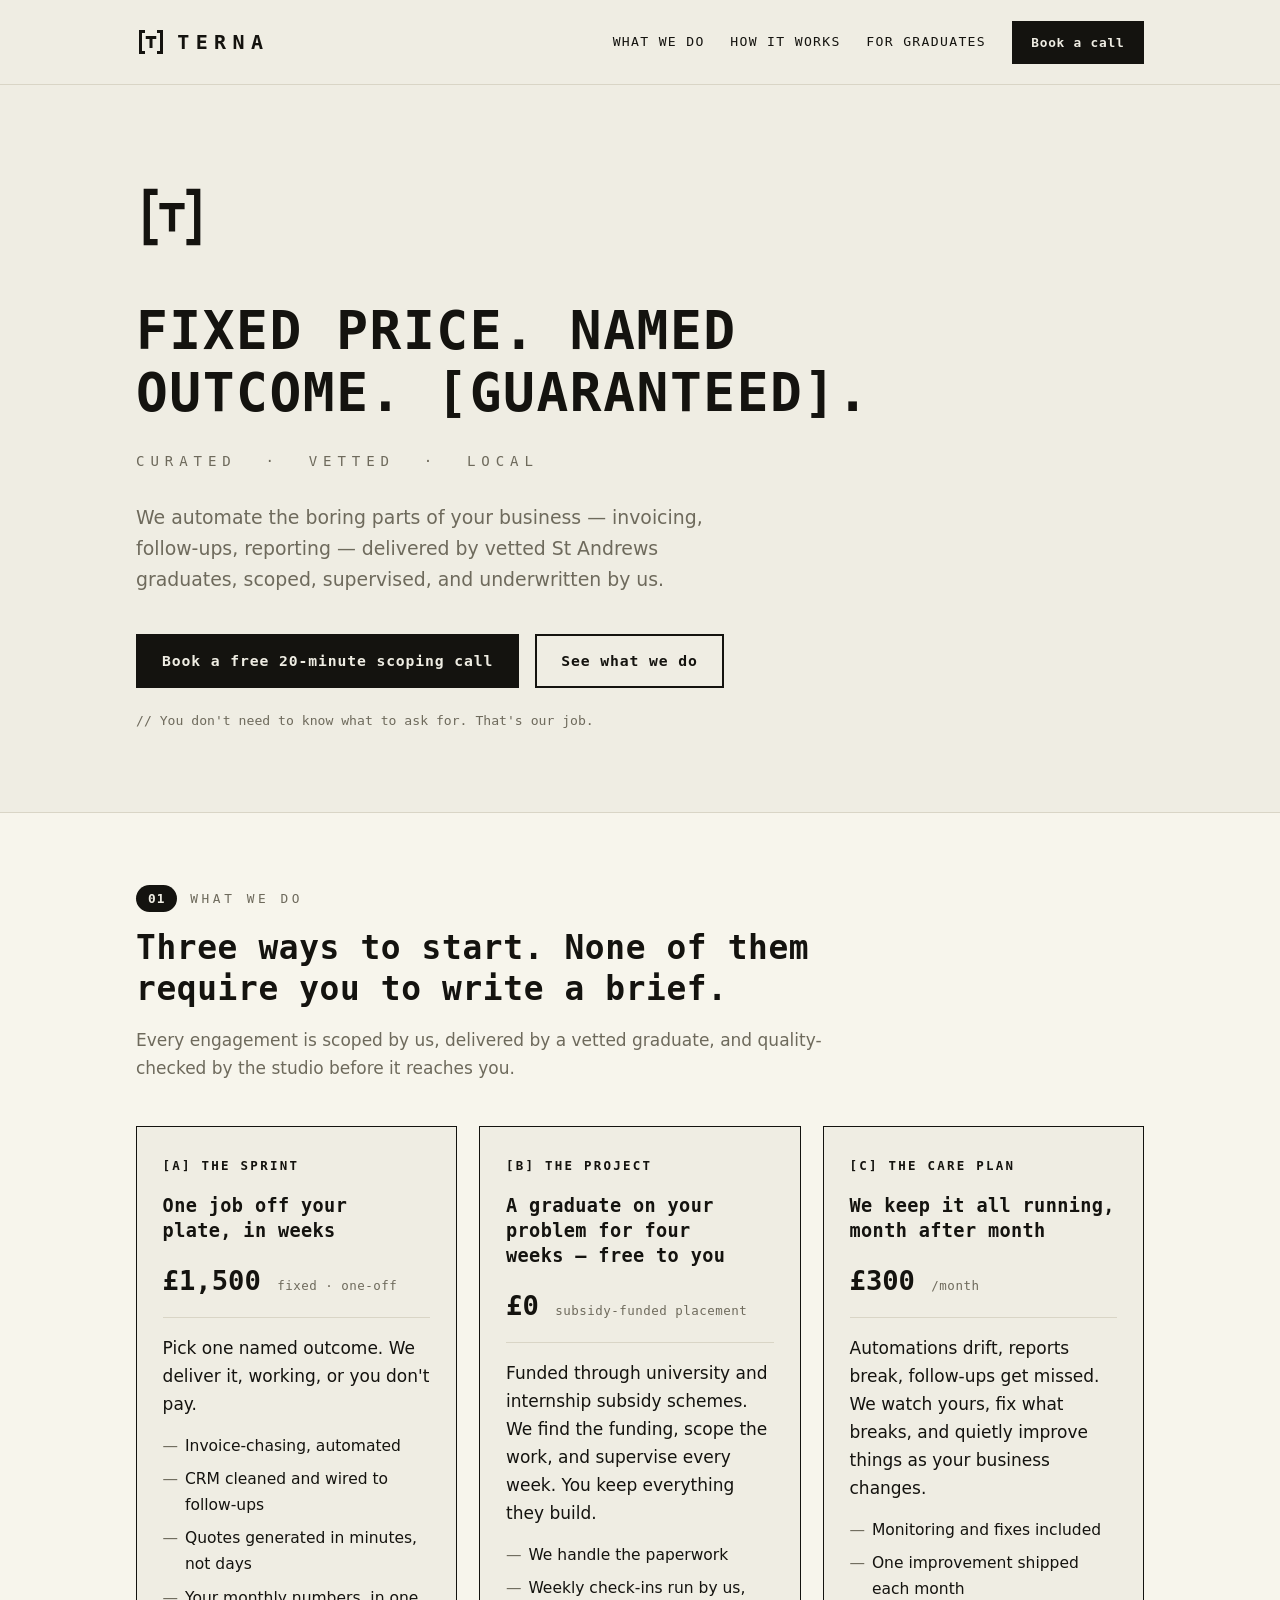
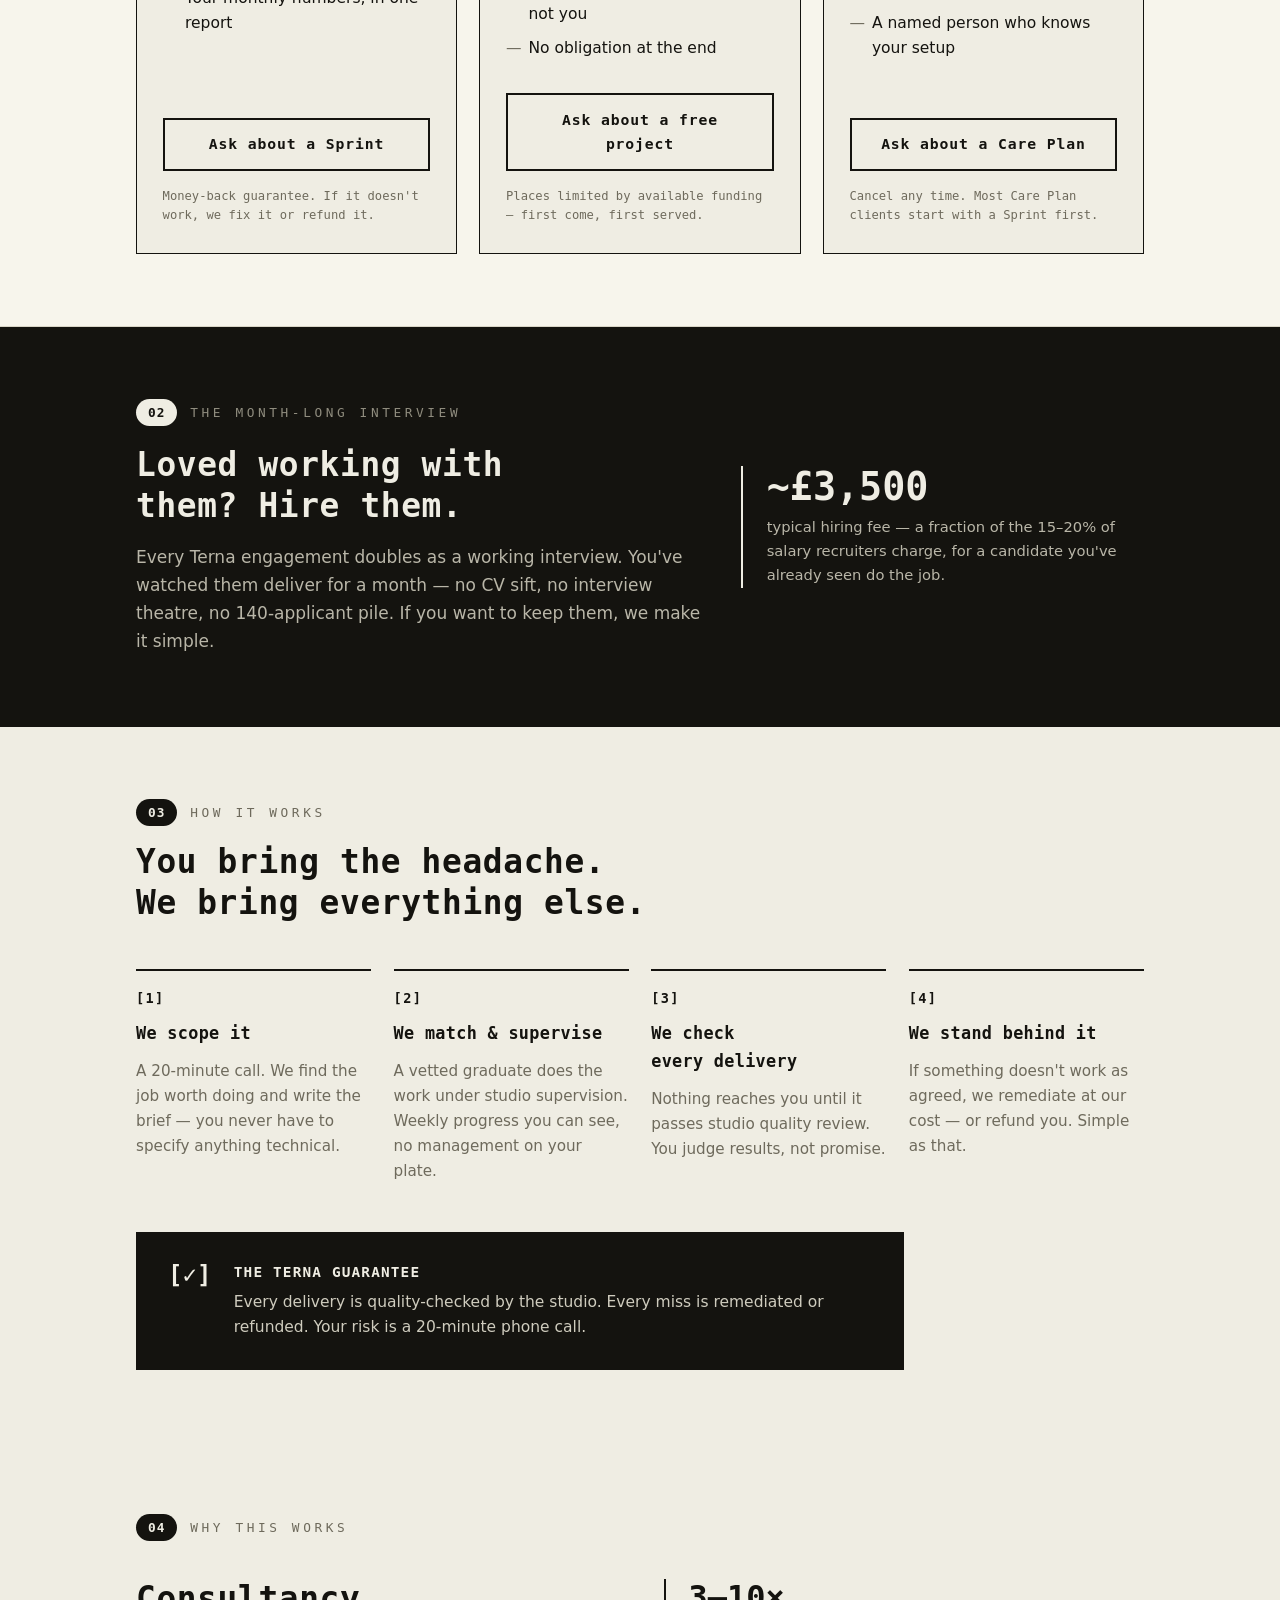
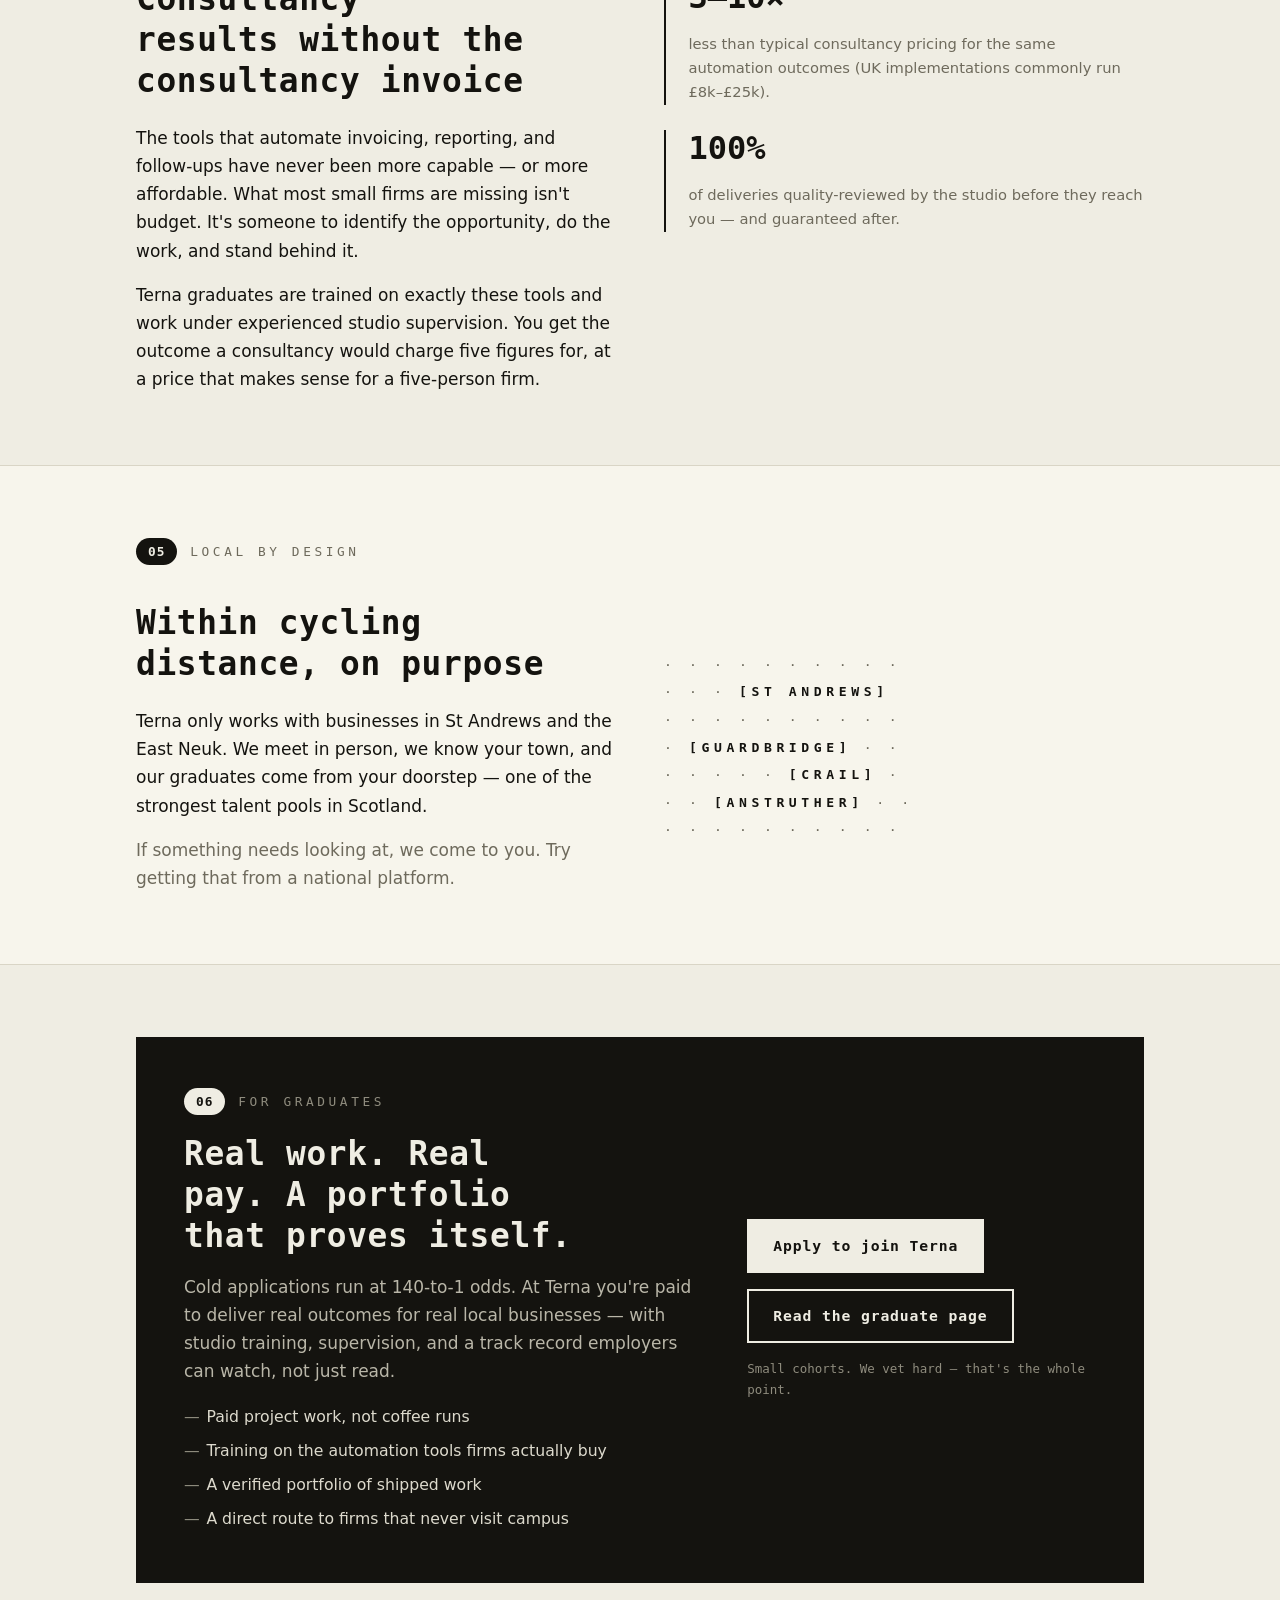
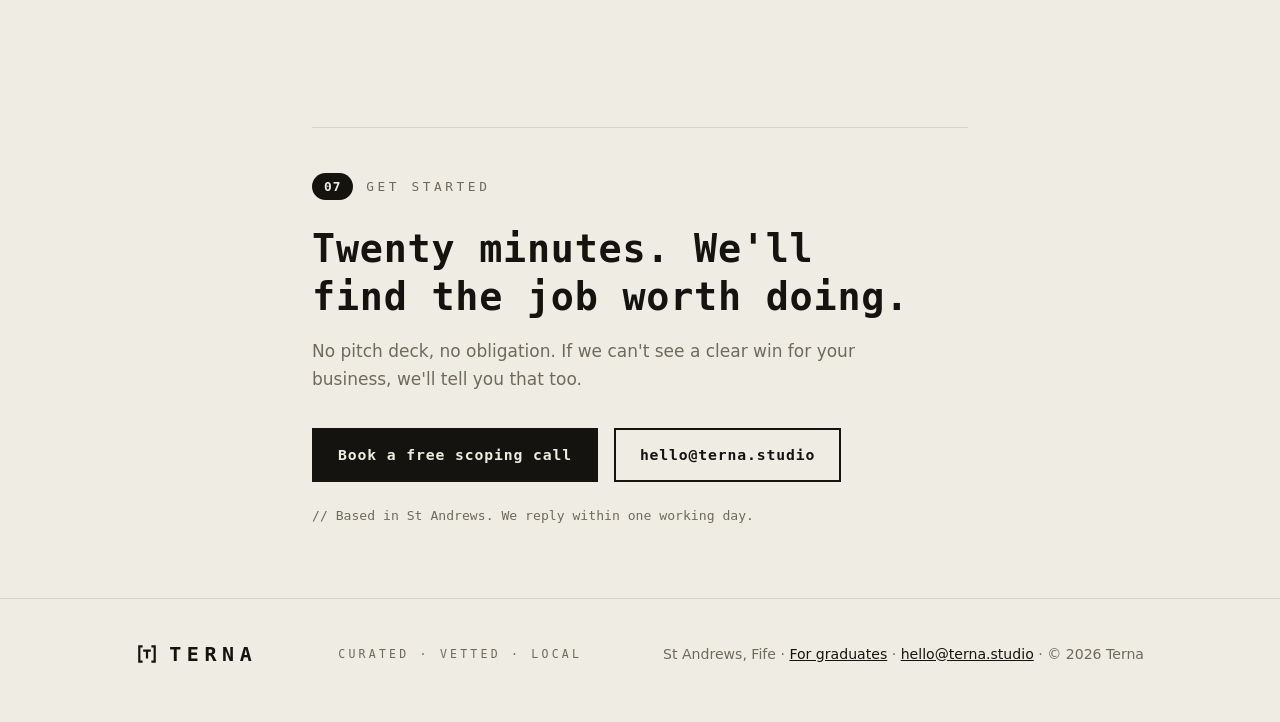
==== commit be87a36e: "Complete the site: graduates page header/footer, cross-page nav, site README - graduates.html is now" ====
--- a/site/index.html
+++ b/site/index.html
@@ -235,6 +235,8 @@
   #grads .apply .btn { border-color: var(--paper); }
   #grads .apply .btn-solid { background: var(--paper); color: var(--ink); }
   #grads .apply .btn-solid:hover { background: transparent; color: var(--paper); }
+  #grads .apply .btn-outline { color: var(--paper); }
+  #grads .apply .btn-outline:hover { background: var(--paper); color: var(--ink); }
   #grads .fine { font-family: var(--mono); font-size: 0.78rem; color: #8F8C7E; }
 
   /* ---------- contact ---------- */
@@ -284,7 +286,7 @@
     <nav class="top" aria-label="Main">
       <a class="nav-link" href="#offers">What we do</a>
       <a class="nav-link" href="#how">How it works</a>
-      <a class="nav-link" href="#grads">For graduates</a>
+      <a class="nav-link" href="graduates.html">For graduates</a>
       <a class="btn btn-solid" href="#contact">Book a call</a>
     </nav>
   </div>
@@ -335,7 +337,7 @@
             <li>Your monthly numbers, in one report</li>
           </ul>
           <div class="spacer"></div>
-          <a class="btn btn-outline" href="mailto:hello@terna.studio?subject=Sprint%20enquiry%20(Offer%20A)">Ask about a Sprint</a>
+          <a class="btn btn-outline" href="https://www.terna.studio/contact?offer=sprint-a">Ask about a Sprint</a>
           <p class="fine">Money-back guarantee. If it doesn't work, we fix it or refund it.</p>
         </article>
 
@@ -350,7 +352,7 @@
             <li>No obligation at the end</li>
           </ul>
           <div class="spacer"></div>
-          <a class="btn btn-outline" href="mailto:hello@terna.studio?subject=Free%20graduate%20project%20(Offer%20B)">Ask about a free project</a>
+          <a class="btn btn-outline" href="https://www.terna.studio/contact?offer=project-b">Ask about a free project</a>
           <p class="fine">Places limited by available funding — first come, first served.</p>
         </article>
 
@@ -365,7 +367,7 @@
             <li>A named person who knows your setup</li>
           </ul>
           <div class="spacer"></div>
-          <a class="btn btn-outline" href="mailto:hello@terna.studio?subject=Care%20Plan%20enquiry%20(Offer%20C)">Ask about a Care Plan</a>
+          <a class="btn btn-outline" href="https://www.terna.studio/contact?offer=careplan-c">Ask about a Care Plan</a>
           <p class="fine">Cancel any time. Most Care Plan clients start with a Sprint first.</p>
         </article>
 
@@ -490,7 +492,8 @@
           </ul>
         </div>
         <div class="apply">
-          <a class="btn btn-solid" href="mailto:hello@terna.studio?subject=Graduate%20application">Apply to join Terna</a>
+          <a class="btn btn-solid" href="https://www.terna.studio/apply">Apply to join Terna</a>
+          <a class="btn btn-outline" href="graduates.html">Read the graduate page</a>
           <p class="fine">Small cohorts. We vet hard — that's the whole point.</p>
         </div>
       </div>
@@ -505,8 +508,8 @@
       <h2>Twenty minutes. We'll find the job worth doing.</h2>
       <p class="muted" style="margin-top:1rem; max-width:38rem;">No pitch deck, no obligation. If we can't see a clear win for your business, we'll tell you that too.</p>
       <div class="cta-row">
-        <a class="btn btn-solid" href="mailto:hello@terna.studio?subject=Scoping%20call%20request">Book a free scoping call</a>
-        <a class="btn btn-outline" href="mailto:hello@terna.studio">hello@terna.studio</a>
+        <a class="btn btn-solid" href="https://www.terna.studio/contact?offer=scoping-call">Book a free scoping call</a>
+        <a class="btn btn-outline" href="https://www.terna.studio/contact">hello@terna.studio</a>
       </div>
       <p class="note">// Based in St Andrews. We reply within one working day.</p>
     </div>
@@ -525,7 +528,7 @@
       <span class="word">TERNA</span>
     </a>
     <p class="tag">Curated · Vetted · Local</p>
-    <p>St Andrews, Fife · <a href="mailto:hello@terna.studio">hello@terna.studio</a> · © 2026 Terna</p>
+    <p>St Andrews, Fife · <a href="graduates.html">For graduates</a> · <a href="https://www.terna.studio/contact">hello@terna.studio</a> · © 2026 Terna</p>
   </div>
 </footer>
 
